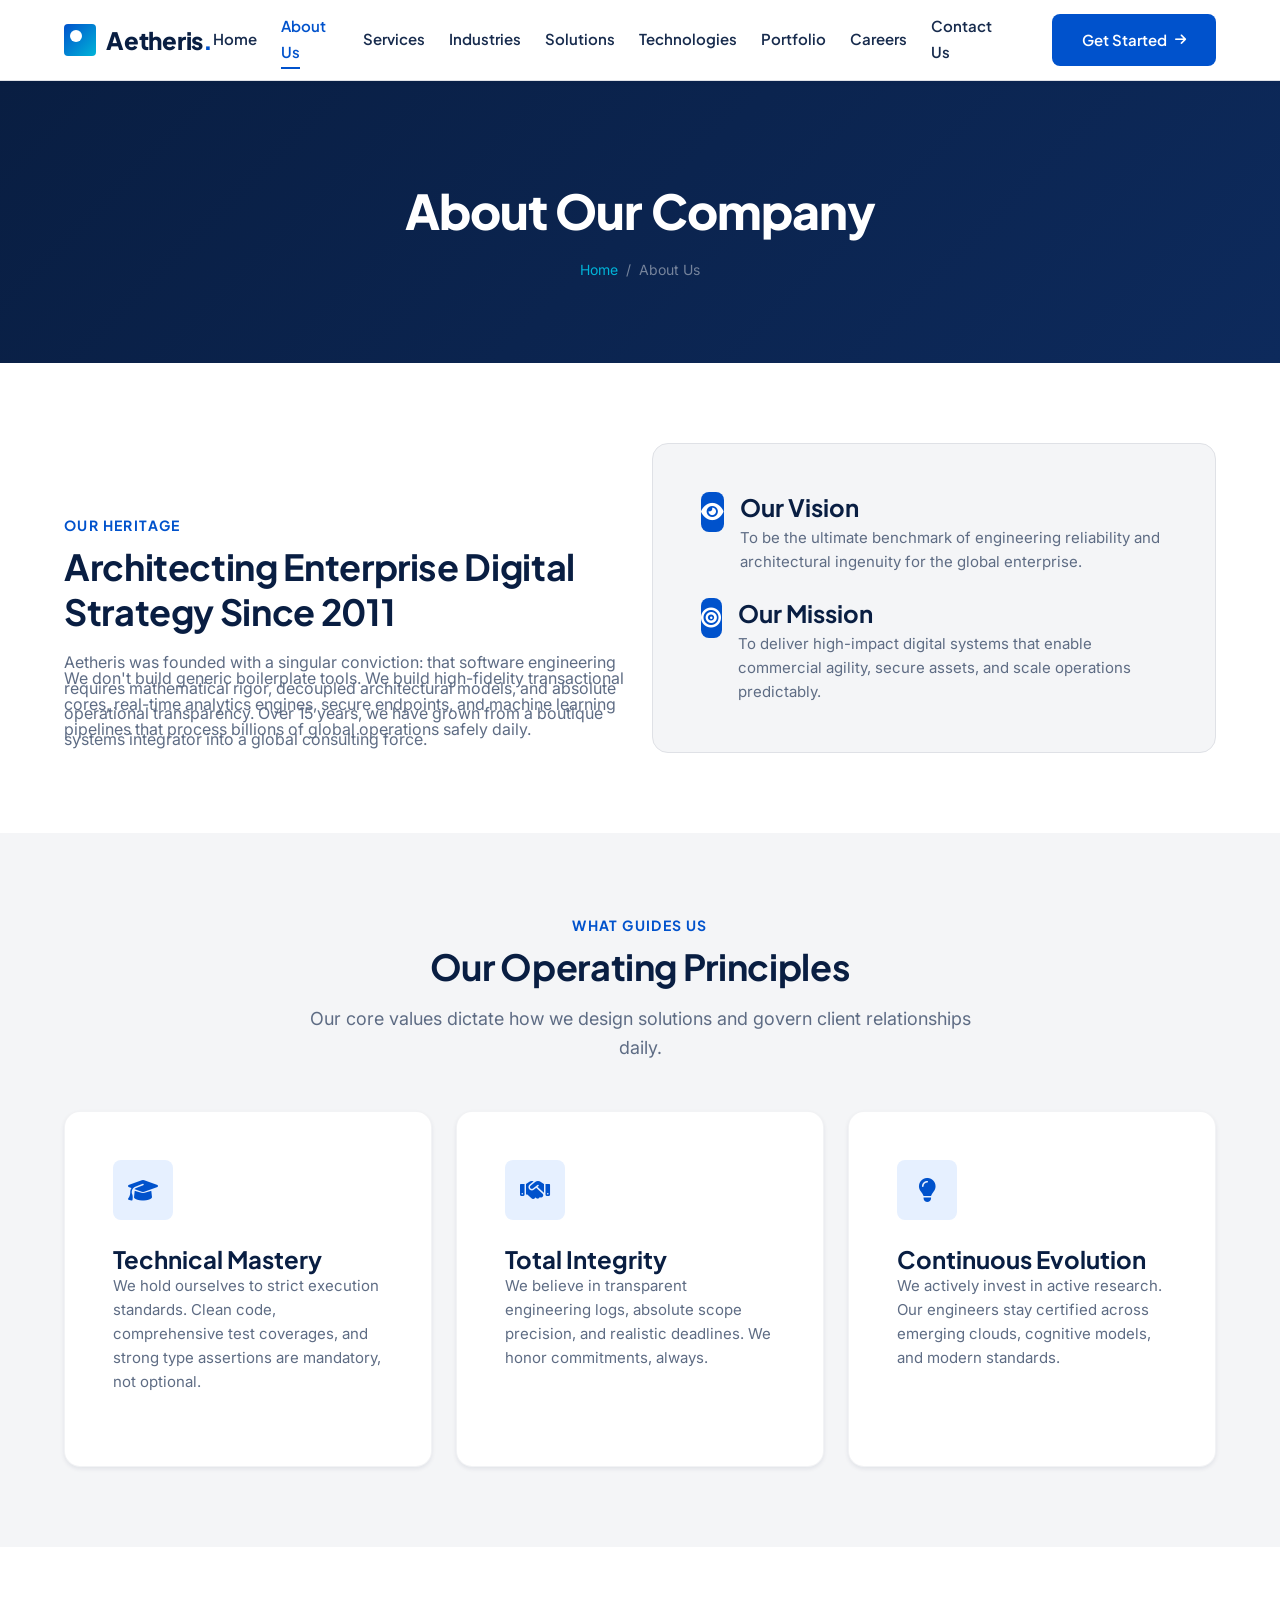
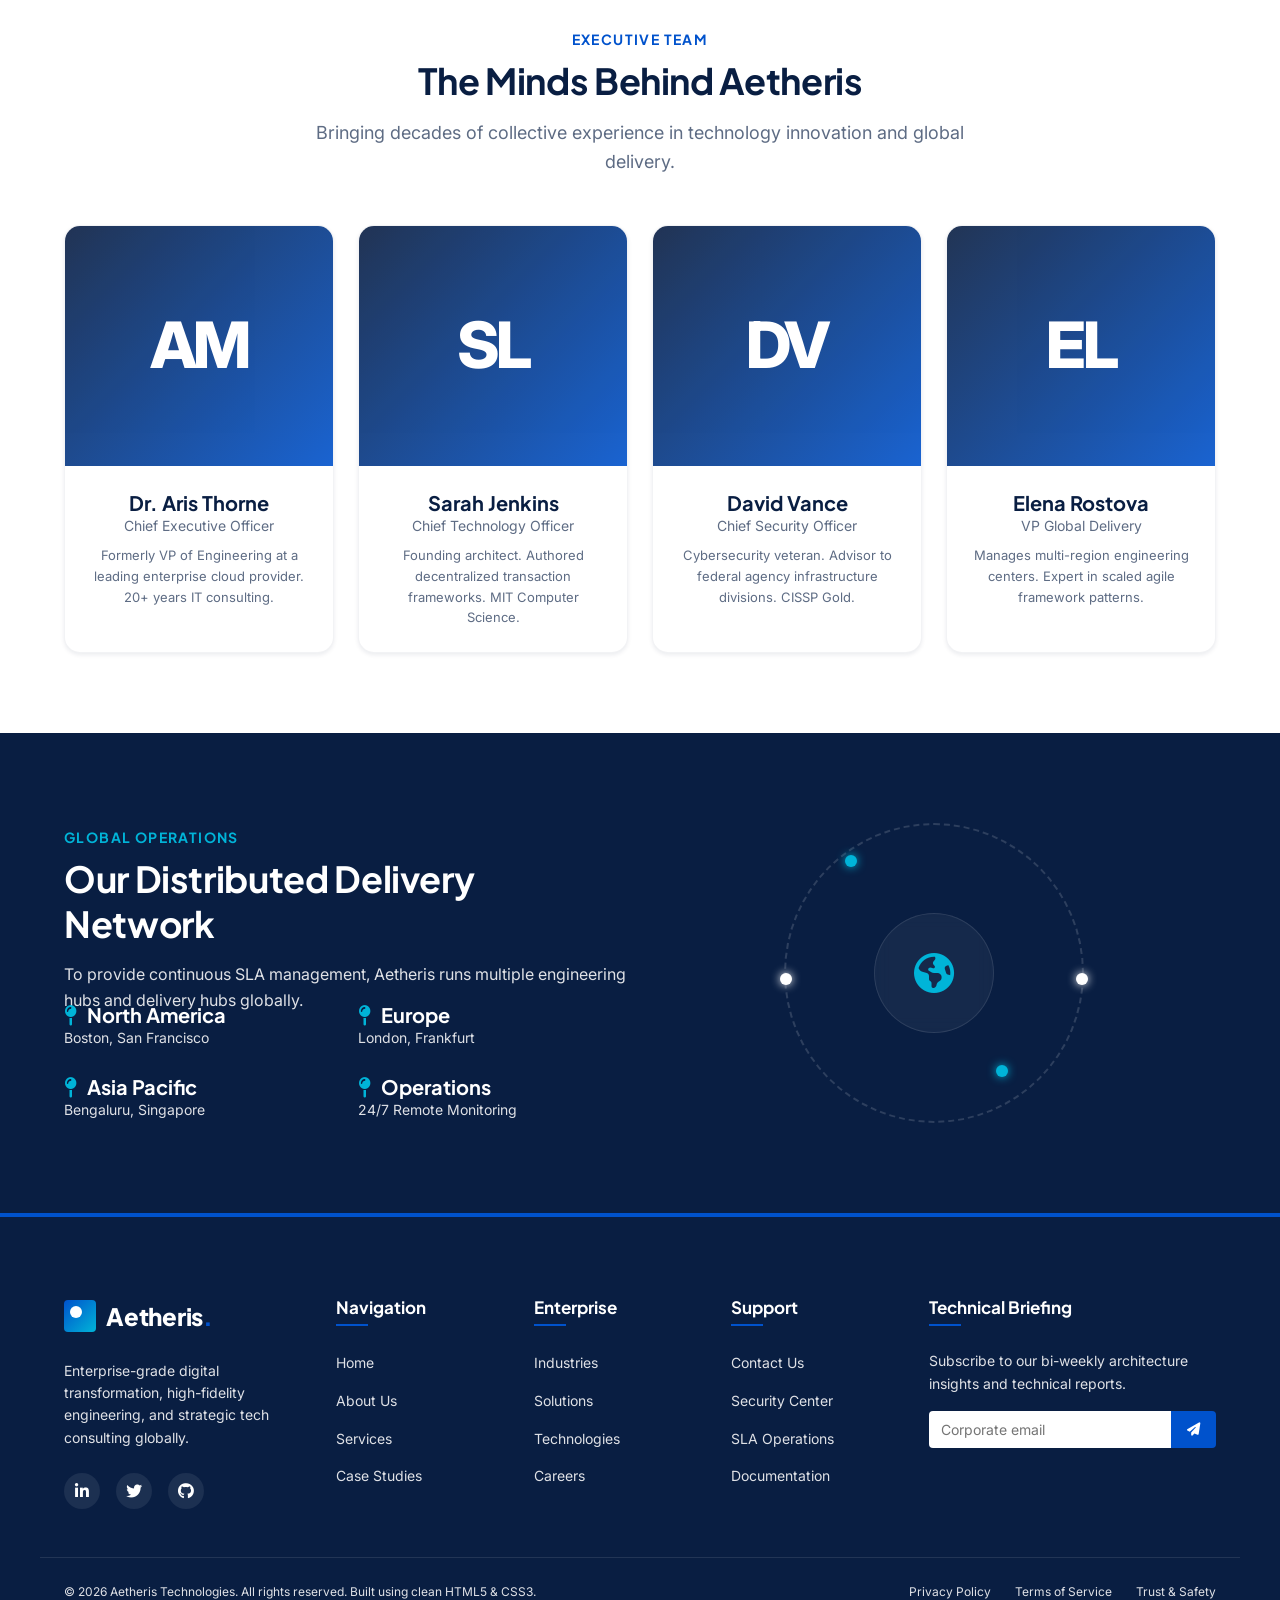
==== about.html @ 6519e8dd "Initial commit - Enterprise IT Website (HTML5 & CSS3)" ====
<!DOCTYPE html>
<html lang="en">
<head>
    <meta charset="UTF-8">
    <meta name="viewport" content="width=device-width, initial-scale=1.0">
    <title>About Us | Aetheris Technologies</title>
    <meta name="description" content="Learn about Aetheris Technologies, our history, core values, leadership team, and our commitment to global enterprise delivery.">
    <!-- Font Awesome CDN -->
    <link rel="stylesheet" href="https://cdnjs.cloudflare.com/ajax/libs/font-awesome/6.4.0/css/all.min.css">
    <!-- Main Stylesheet -->
    <link rel="stylesheet" href="css/style.css">
</head>
<body>

    <!-- ========================================================================
       HEADER & NAVIGATION
       ======================================================================== -->
    <header class="site-header">
        <div class="container header-container">
            <a href="index.html" class="logo" id="header-logo">
                <div class="logo-icon"></div>
                Aetheris<span>.</span>
            </a>
            
            <input type="checkbox" id="mobile-menu-toggle" class="menu-toggle-input">
            <label for="mobile-menu-toggle" class="mobile-menu-btn" id="mobile-menu-btn">
                <span></span>
                <span></span>
                <span></span>
            </label>
            
            <nav class="main-nav" aria-label="Main Navigation">
                <ul class="nav-list">
                    <li><a href="index.html" class="nav-link">Home</a></li>
                    <li><a href="about.html" class="nav-link active">About Us</a></li>
                    <li><a href="services.html" class="nav-link">Services</a></li>
                    <li><a href="industries.html" class="nav-link">Industries</a></li>
                    <li><a href="solutions.html" class="nav-link">Solutions</a></li>
                    <li><a href="technologies.html" class="nav-link">Technologies</a></li>
                    <li><a href="portfolio.html" class="nav-link">Portfolio</a></li>
                    <li><a href="careers.html" class="nav-link">Careers</a></li>
                    <li><a href="contact.html" class="nav-link">Contact Us</a></li>
                    <li class="nav-cta"><a href="contact.html" class="btn btn-primary btn-sm">Get Started <i class="fa-solid fa-arrow-right btn-icon"></i></a></li>
                </ul>
            </nav>
        </div>
    </header>

    <!-- ========================================================================
       SUBPAGE HERO
       ======================================================================== -->
    <section class="subpage-hero" id="about-hero">
        <div class="container">
            <h1>About Our Company</h1>
            <nav class="breadcrumbs" aria-label="Breadcrumb">
                <a href="index.html">Home</a>
                <span>/</span>
                <span>About Us</span>
            </nav>
        </div>
    </section>

    <!-- ========================================================================
       COMPANY OVERVIEW, VISION, MISSION & VALUES
       ======================================================================== -->
    <section class="section" id="about-overview">
        <div class="container grid grid-2" style="align-items: center;">
            <div>
                <span class="section-subtitle">Our Heritage</span>
                <h2 class="section-title">Architecting Enterprise Digital Strategy Since 2011</h2>
                <p class="text-muted spacer-sm">Aetheris was founded with a singular conviction: that software engineering requires mathematical rigor, decoupled architectural models, and absolute operational transparency. Over 15 years, we have grown from a boutique systems integrator into a global consulting force.</p>
                <p class="text-muted spacer-sm">We don't build generic boilerplate tools. We build high-fidelity transactional cores, real-time analytics engines, secure endpoints, and machine learning pipelines that process billions of global operations safely daily.</p>
            </div>
            <div style="background-color: var(--accent-light); padding: var(--spacing-lg); border-radius: var(--border-radius-lg); border: 1px solid var(--border-color);">
                <div style="display: flex; gap: var(--spacing-sm); margin-bottom: var(--spacing-md);">
                    <div class="flex-center" style="width: 40px; height: 40px; border-radius: var(--border-radius-md); background-color: var(--primary-blue); color: var(--white); font-size: 1.25rem;"><i class="fa-solid fa-eye"></i></div>
                    <div>
                        <h3>Our Vision</h3>
                        <p class="text-muted" style="font-size: 0.9375rem; margin-top: 4px;">To be the ultimate benchmark of engineering reliability and architectural ingenuity for the global enterprise.</p>
                    </div>
                </div>
                <div style="display: flex; gap: var(--spacing-sm);">
                    <div class="flex-center" style="width: 40px; height: 40px; border-radius: var(--border-radius-md); background-color: var(--primary-blue); color: var(--white); font-size: 1.25rem;"><i class="fa-solid fa-bullseye"></i></div>
                    <div>
                        <h3>Our Mission</h3>
                        <p class="text-muted" style="font-size: 0.9375rem; margin-top: 4px;">To deliver high-impact digital systems that enable commercial agility, secure assets, and scale operations predictably.</p>
                    </div>
                </div>
            </div>
        </div>
    </section>

    <!-- Core Values Section -->
    <section class="section section-bg-light" id="about-values">
        <div class="container">
            <div class="section-header">
                <span class="section-subtitle">What Guides Us</span>
                <h2 class="section-title">Our Operating Principles</h2>
                <p class="section-description">Our core values dictate how we design solutions and govern client relationships daily.</p>
            </div>
            
            <div class="grid grid-3">
                <div class="card">
                    <div class="card-icon-wrapper flex-center">
                        <i class="fa-solid fa-graduation-cap"></i>
                    </div>
                    <h3>Technical Mastery</h3>
                    <p class="card-text">We hold ourselves to strict execution standards. Clean code, comprehensive test coverages, and strong type assertions are mandatory, not optional.</p>
                </div>
                <div class="card">
                    <div class="card-icon-wrapper flex-center">
                        <i class="fa-solid fa-handshake"></i>
                    </div>
                    <h3>Total Integrity</h3>
                    <p class="card-text">We believe in transparent engineering logs, absolute scope precision, and realistic deadlines. We honor commitments, always.</p>
                </div>
                <div class="card">
                    <div class="card-icon-wrapper flex-center">
                        <i class="fa-solid fa-lightbulb"></i>
                    </div>
                    <h3>Continuous Evolution</h3>
                    <p class="card-text">We actively invest in active research. Our engineers stay certified across emerging clouds, cognitive models, and modern standards.</p>
                </div>
            </div>
        </div>
    </section>

    <!-- ========================================================================
       LEADERSHIP TEAM SECTION
       ======================================================================== -->
    <section class="section" id="about-leadership">
        <div class="container">
            <div class="section-header">
                <span class="section-subtitle">Executive Team</span>
                <h2 class="section-title">The Minds Behind Aetheris</h2>
                <p class="section-description">Bringing decades of collective experience in technology innovation and global delivery.</p>
            </div>
            
            <div class="grid grid-4">
                <!-- Leader Card 1 -->
                <div class="card text-center" style="padding: 0; overflow: hidden; border-radius: var(--border-radius-lg);">
                    <div style="height: 240px; background: linear-gradient(135deg, var(--primary-deep) 0%, var(--primary-blue) 100%); display: flex; align-items: center; justify-content: center; color: var(--white); font-size: 4rem; font-weight: 800; letter-spacing: -0.05em; opacity: 0.9;">
                        AM
                    </div>
                    <div style="padding: var(--spacing-md);">
                        <h4>Dr. Aris Thorne</h4>
                        <p class="text-muted" style="font-size: 0.875rem; margin-bottom: var(--spacing-xs);">Chief Executive Officer</p>
                        <p class="text-muted" style="font-size: 0.8125rem;">Formerly VP of Engineering at a leading enterprise cloud provider. 20+ years IT consulting.</p>
                    </div>
                </div>
                <!-- Leader Card 2 -->
                <div class="card text-center" style="padding: 0; overflow: hidden; border-radius: var(--border-radius-lg);">
                    <div style="height: 240px; background: linear-gradient(135deg, var(--primary-deep) 0%, var(--primary-blue) 100%); display: flex; align-items: center; justify-content: center; color: var(--white); font-size: 4rem; font-weight: 800; letter-spacing: -0.05em; opacity: 0.9;">
                        SL
                    </div>
                    <div style="padding: var(--spacing-md);">
                        <h4>Sarah Jenkins</h4>
                        <p class="text-muted" style="font-size: 0.875rem; margin-bottom: var(--spacing-xs);">Chief Technology Officer</p>
                        <p class="text-muted" style="font-size: 0.8125rem;">Founding architect. Authored decentralized transaction frameworks. MIT Computer Science.</p>
                    </div>
                </div>
                <!-- Leader Card 3 -->
                <div class="card text-center" style="padding: 0; overflow: hidden; border-radius: var(--border-radius-lg);">
                    <div style="height: 240px; background: linear-gradient(135deg, var(--primary-deep) 0%, var(--primary-blue) 100%); display: flex; align-items: center; justify-content: center; color: var(--white); font-size: 4rem; font-weight: 800; letter-spacing: -0.05em; opacity: 0.9;">
                        DV
                    </div>
                    <div style="padding: var(--spacing-md);">
                        <h4>David Vance</h4>
                        <p class="text-muted" style="font-size: 0.875rem; margin-bottom: var(--spacing-xs);">Chief Security Officer</p>
                        <p class="text-muted" style="font-size: 0.8125rem;">Cybersecurity veteran. Advisor to federal agency infrastructure divisions. CISSP Gold.</p>
                    </div>
                </div>
                <!-- Leader Card 4 -->
                <div class="card text-center" style="padding: 0; overflow: hidden; border-radius: var(--border-radius-lg);">
                    <div style="height: 240px; background: linear-gradient(135deg, var(--primary-deep) 0%, var(--primary-blue) 100%); display: flex; align-items: center; justify-content: center; color: var(--white); font-size: 4rem; font-weight: 800; letter-spacing: -0.05em; opacity: 0.9;">
                        EL
                    </div>
                    <div style="padding: var(--spacing-md);">
                        <h4>Elena Rostova</h4>
                        <p class="text-muted" style="font-size: 0.875rem; margin-bottom: var(--spacing-xs);">VP Global Delivery</p>
                        <p class="text-muted" style="font-size: 0.8125rem;">Manages multi-region engineering centers. Expert in scaled agile framework patterns.</p>
                    </div>
                </div>
            </div>
        </div>
    </section>

    <!-- ========================================================================
       GLOBAL PRESENCE SECTION (CSS Grid / Shapes Representation)
       ======================================================================== -->
    <section class="section section-bg-dark" id="about-presence">
        <div class="container grid grid-2" style="align-items: center;">
            <div>
                <span class="section-subtitle" style="color: var(--accent-cyan);">Global Operations</span>
                <h2 class="section-title" style="color: var(--white);">Our Distributed Delivery Network</h2>
                <p class="text-muted spacer-sm" style="color: #DFE1E6;">To provide continuous SLA management, Aetheris runs multiple engineering hubs and delivery hubs globally.</p>
                <div style="display: grid; grid-template-columns: repeat(2, 1fr); gap: var(--spacing-md); margin-top: var(--spacing-md);">
                    <div>
                        <h4 style="color: var(--white);"><i class="fa-solid fa-map-pin" style="color: var(--accent-cyan); margin-right: 6px;"></i> North America</h4>
                        <p class="text-muted" style="font-size: 0.875rem; color: #DFE1E6;">Boston, San Francisco</p>
                    </div>
                    <div>
                        <h4 style="color: var(--white);"><i class="fa-solid fa-map-pin" style="color: var(--accent-cyan); margin-right: 6px;"></i> Europe</h4>
                        <p class="text-muted" style="font-size: 0.875rem; color: #DFE1E6;">London, Frankfurt</p>
                    </div>
                    <div>
                        <h4 style="color: var(--white);"><i class="fa-solid fa-map-pin" style="color: var(--accent-cyan); margin-right: 6px;"></i> Asia Pacific</h4>
                        <p class="text-muted" style="font-size: 0.875rem; color: #DFE1E6;">Bengaluru, Singapore</p>
                    </div>
                    <div>
                        <h4 style="color: var(--white);"><i class="fa-solid fa-map-pin" style="color: var(--accent-cyan); margin-right: 6px;"></i> Operations</h4>
                        <p class="text-muted" style="font-size: 0.875rem; color: #DFE1E6;">24/7 Remote Monitoring</p>
                    </div>
                </div>
            </div>
            
            <div class="flex-center" style="min-height: 320px; position: relative;">
                <!-- Modern CSS Graphic representing connection networks -->
                <div style="width: 300px; height: 300px; border: 2px dashed rgba(255,255,255,0.15); border-radius: 50%; position: relative; animation: rotateClockwise 30s linear infinite;">
                    <div style="position: absolute; width: 12px; height: 12px; background-color: var(--accent-cyan); border-radius: 50%; top: 10%; left: 20%; box-shadow: 0 0 10px var(--accent-cyan);"></div>
                    <div style="position: absolute; width: 12px; height: 12px; background-color: var(--accent-cyan); border-radius: 50%; bottom: 15%; right: 25%; box-shadow: 0 0 10px var(--accent-cyan);"></div>
                    <div style="position: absolute; width: 12px; height: 12px; background-color: var(--white); border-radius: 50%; top: 50%; left: -6px; box-shadow: 0 0 10px var(--white);"></div>
                    <div style="position: absolute; width: 12px; height: 12px; background-color: var(--white); border-radius: 50%; top: 50%; right: -6px; box-shadow: 0 0 10px var(--white);"></div>
                </div>
                <!-- Core sphere -->
                <div style="position: absolute; width: 120px; height: 120px; background-color: rgba(255,255,255,0.05); border-radius: 50%; backdrop-filter: blur(8px); border: 1px solid rgba(255,255,255,0.1); display: flex; flex-direction: column; align-items: center; justify-content: center;">
                    <i class="fa-solid fa-earth-americas" style="font-size: 2.5rem; color: var(--accent-cyan);"></i>
                </div>
            </div>
        </div>
    </section>

    <!-- ========================================================================
       FOOTER
       ======================================================================== -->
    <footer class="site-footer">
        <div class="container footer-grid">
            <div class="footer-about">
                <a href="index.html" class="logo" id="footer-logo">
                    <div class="logo-icon"></div>
                    Aetheris<span>.</span>
                </a>
                <p>Enterprise-grade digital transformation, high-fidelity engineering, and strategic tech consulting globally.</p>
                <div class="social-links">
                    <a href="#" class="social-link flex-center" aria-label="LinkedIn"><i class="fa-brands fa-linkedin-in"></i></a>
                    <a href="#" class="social-link flex-center" aria-label="Twitter"><i class="fa-brands fa-twitter"></i></a>
                    <a href="#" class="social-link flex-center" aria-label="GitHub"><i class="fa-brands fa-github"></i></a>
                </div>
            </div>
            
            <div>
                <h4 class="footer-title">Navigation</h4>
                <ul class="footer-links">
                    <li><a href="index.html">Home</a></li>
                    <li><a href="about.html">About Us</a></li>
                    <li><a href="services.html">Services</a></li>
                    <li><a href="portfolio.html">Case Studies</a></li>
                </ul>
            </div>

            <div>
                <h4 class="footer-title">Enterprise</h4>
                <ul class="footer-links">
                    <li><a href="industries.html">Industries</a></li>
                    <li><a href="solutions.html">Solutions</a></li>
                    <li><a href="technologies.html">Technologies</a></li>
                    <li><a href="careers.html">Careers</a></li>
                </ul>
            </div>

            <div>
                <h4 class="footer-title">Support</h4>
                <ul class="footer-links">
                    <li><a href="contact.html">Contact Us</a></li>
                    <li><a href="#">Security Center</a></li>
                    <li><a href="#">SLA Operations</a></li>
                    <li><a href="#">Documentation</a></li>
                </ul>
            </div>

            <div class="footer-newsletter">
                <h4 class="footer-title">Technical Briefing</h4>
                <p>Subscribe to our bi-weekly architecture insights and technical reports.</p>
                <form class="newsletter-form" action="#" method="POST">
                    <input type="email" placeholder="Corporate email" aria-label="Corporate email" required>
                    <button type="submit" aria-label="Subscribe"><i class="fa-solid fa-paper-plane"></i></button>
                </form>
            </div>
        </div>
        
        <div class="container footer-bottom">
            <p>&copy; 2026 Aetheris Technologies. All rights reserved. Built using clean HTML5 & CSS3.</p>
            <div class="footer-bottom-links">
                <a href="#">Privacy Policy</a>
                <a href="#">Terms of Service</a>
                <a href="#">Trust & Safety</a>
            </div>
        </div>
    </footer>

</body>
</html>
---- css/style.css ----
/* 
========================================================================
   ENTERPRISE IT CONSULTING & SERVICES DYNAMIC DESIGN SYSTEM
   File: style.css
   Version: 1.0
   Author: Senior UI/UX Designer & Expert Front-end Developer
   Description: Clean, premium corporate CSS stylesheet. HTML5/CSS3 only.
========================================================================
*/

/* --- Google Fonts Import --- */
@import url('https://fonts.googleapis.com/css2?family=Inter:wght@300;400;500;600;700&family=Plus+Jakarta+Sans:wght@400;500;600;700;800&display=swap');

/* --- Design Tokens / Custom Properties --- */
:root {
    /* Color Palette */
    --primary-deep: #091E42;       /* Navy Blue - Deep contrast text and dark sections */
    --primary-blue: #0052CC;       /* Corporate Royal Blue - Brand primary color */
    --primary-hover: #0065FF;      /* Interactive blue hover state */
    --accent-cyan: #00B4D8;        /* High-tech cyan for gradients and subtle highlights */
    --accent-light: #F4F5F7;       /* Soft grey for standard backgrounds */
    --accent-blue-light: #E6F0FF;  /* Very soft ice blue for subtle cards/hover backdrops */
    --text-dark: #172B4D;          /* Dominant body copy color */
    --text-muted: #5E6C84;        /* Sub-headings, meta data, and secondary text */
    --white: #FFFFFF;
    --border-color: #DFE1E6;       /* Clean table and divider borders */
    
    /* Layout and Spacing */
    --max-width: 1200px;
    --spacing-xs: 8px;
    --spacing-sm: 16px;
    --spacing-md: 24px;
    --spacing-lg: 48px;
    --spacing-xl: 80px;
    --spacing-xxl: 120px;
    
    /* Typography */
    --font-heading: 'Plus Jakarta Sans', sans-serif;
    --font-body: 'Inter', sans-serif;
    
    /* Borders & Elevations */
    --border-radius-sm: 4px;
    --border-radius-md: 8px;
    --border-radius-lg: 16px;
    --border-radius-pill: 9999px;
    
    --shadow-sm: 0 2px 4px rgba(9, 30, 66, 0.08);
    --shadow-md: 0 8px 24px rgba(9, 30, 66, 0.08), 0 0 1px rgba(9, 30, 66, 0.2);
    --shadow-lg: 0 20px 48px rgba(9, 30, 66, 0.12), 0 0 1px rgba(9, 30, 66, 0.2);
    
    /* Animation Speeds */
    --transition-fast: 0.2s ease;
    --transition-smooth: 0.3s cubic-bezier(0.4, 0, 0.2, 1);
    --transition-slow: 0.6s cubic-bezier(0.4, 0, 0.2, 1);
}

/* ========================================================================
   1. RESET & BASE STYLES
   ======================================================================== */
*, *::before, *::after {
    box-sizing: border-box;
    margin: 0;
    padding: 0;
}

html {
    scroll-behavior: smooth;
    font-size: 16px;
    -webkit-font-smoothing: antialiased;
    -moz-osx-font-smoothing: grayscale;
}

body {
    font-family: var(--font-body);
    font-size: 1rem;
    line-height: 1.6;
    color: var(--text-dark);
    background-color: var(--white);
    overflow-x: hidden;
}

/* Links */
a {
    color: var(--primary-blue);
    text-decoration: none;
    transition: var(--transition-fast);
}
a:hover {
    color: var(--primary-hover);
}

/* Headings */
h1, h2, h3, h4, h5, h6 {
    font-family: var(--font-heading);
    color: var(--primary-deep);
    font-weight: 700;
    line-height: 1.25;
}

h1 { font-size: 3rem; font-weight: 800; letter-spacing: -0.02em; }
h2 { font-size: 2.25rem; letter-spacing: -0.01em; }
h3 { font-size: 1.5rem; }
h4 { font-size: 1.25rem; }

/* Lists & Media */
ul, ol {
    list-style: none;
}

img {
    max-width: 100%;
    height: auto;
    display: block;
}

/* ========================================================================
   2. REUSABLE UTILITIES & LAYOUT
   ======================================================================== */
.container {
    width: 100%;
    max-width: var(--max-width);
    margin: 0 auto;
    padding: 0 var(--spacing-md);
}

.section {
    padding: var(--spacing-xl) 0;
    position: relative;
}

.section-bg-light {
    background-color: var(--accent-light);
}

.section-bg-dark {
    background-color: var(--primary-deep);
    color: var(--white);
}

.section-bg-dark h1,
.section-bg-dark h2,
.section-bg-dark h3,
.section-bg-dark h4 {
    color: var(--white);
}

.section-bg-dark .section-subtitle {
    color: var(--accent-cyan);
}

.section-bg-dark .text-muted {
    color: var(--border-color);
}

/* Section Header */
.section-header {
    text-align: center;
    max-width: 700px;
    margin: 0 auto var(--spacing-lg) auto;
}

.section-subtitle {
    display: inline-block;
    font-family: var(--font-heading);
    font-size: 0.875rem;
    font-weight: 700;
    text-transform: uppercase;
    letter-spacing: 0.1em;
    color: var(--primary-blue);
    margin-bottom: var(--spacing-xs);
}

.section-title {
    margin-bottom: var(--spacing-sm);
}

.section-description {
    color: var(--text-muted);
    font-size: 1.125rem;
}

/* Grid Utilities */
.grid {
    display: grid;
    gap: var(--spacing-md);
}

.grid-2 { grid-template-columns: repeat(2, 1fr); }
.grid-3 { grid-template-columns: repeat(3, 1fr); }
.grid-4 { grid-template-columns: repeat(4, 1fr); }

/* Flex Center Utility */
.flex-center {
    display: flex;
    align-items: center;
    justify-content: center;
}

/* Spacers */
.spacer-sm { height: var(--spacing-sm); }
.spacer-md { height: var(--spacing-md); }
.spacer-lg { height: var(--spacing-lg); }

/* Helper classes */
.text-center { text-align: center; }
.text-muted { color: var(--text-muted); }
.bold { font-weight: 700; }
.primary-color { color: var(--primary-blue); }

/* ========================================================================
   3. HEADER & STICKY NAVIGATION (CSS-Only Hamburger)
   ======================================================================== */
.site-header {
    position: sticky;
    top: 0;
    z-index: 1000;
    background-color: rgba(255, 255, 255, 0.95);
    backdrop-filter: blur(8px);
    box-shadow: var(--shadow-sm);
    border-bottom: 1px solid var(--border-color);
    transition: var(--transition-smooth);
}

.header-container {
    display: flex;
    justify-content: space-between;
    align-items: center;
    height: 80px;
}

/* Logo Design */
.logo {
    display: flex;
    align-items: center;
    font-family: var(--font-heading);
    font-size: 1.5rem;
    font-weight: 800;
    color: var(--primary-deep);
    letter-spacing: -0.01em;
}

.logo span {
    color: var(--primary-blue);
}

.logo-icon {
    width: 32px;
    height: 32px;
    background: linear-gradient(135deg, var(--primary-blue), var(--accent-cyan));
    border-radius: var(--border-radius-sm);
    margin-right: 10px;
    position: relative;
}

.logo-icon::before {
    content: '';
    position: absolute;
    width: 12px;
    height: 12px;
    background-color: var(--white);
    border-radius: 50%;
    top: 6px;
    left: 6px;
}

/* Main Navigation Menu */
.main-nav {
    display: flex;
    align-items: center;
}

.nav-list {
    display: flex;
    align-items: center;
    gap: var(--spacing-md);
}

.nav-link {
    font-family: var(--font-heading);
    font-size: 0.9375rem;
    font-weight: 600;
    color: var(--text-dark);
    position: relative;
    padding: 8px 0;
}

.nav-link::after {
    content: '';
    position: absolute;
    bottom: 0;
    left: 0;
    width: 0;
    height: 2px;
    background-color: var(--primary-blue);
    transition: var(--transition-smooth);
}

.nav-link:hover {
    color: var(--primary-blue);
}

.nav-link:hover::after,
.nav-link.active::after {
    width: 100%;
}

.nav-link.active {
    color: var(--primary-blue);
}

/* CTA Button in Nav */
.nav-cta {
    margin-left: var(--spacing-md);
}

/* Mobile Toggle - Hidden checkbox */
.menu-toggle-input {
    display: none;
}

.menu-toggle-label {
    display: none;
    flex-direction: column;
    justify-content: space-between;
    width: 24px;
    height: 18px;
    cursor: pointer;
    z-index: 1010;
}

.menu-toggle-label span {
    display: block;
    width: 100%;
    height: 2px;
    background-color: var(--primary-deep);
    border-radius: 2px;
    transition: var(--transition-smooth);
}

/* ========================================================================
   4. BUTTONS & INTERACTIVE ELEMENTS
   ======================================================================== */
.btn {
    display: inline-flex;
    align-items: center;
    justify-content: center;
    font-family: var(--font-heading);
    font-size: 0.9375rem;
    font-weight: 600;
    padding: 12px 28px;
    border-radius: var(--border-radius-md);
    cursor: pointer;
    transition: var(--transition-smooth);
    border: 2px solid transparent;
    text-align: center;
    white-space: nowrap;
}

.btn-primary {
    background-color: var(--primary-blue);
    color: var(--white);
}

.btn-primary:hover {
    background-color: var(--primary-hover);
    color: var(--white);
    transform: translateY(-2px);
    box-shadow: 0 4px 12px rgba(0, 82, 204, 0.25);
}

.btn-secondary {
    background-color: transparent;
    border-color: var(--primary-blue);
    color: var(--primary-blue);
}

.btn-secondary:hover {
    background-color: var(--primary-blue);
    color: var(--white);
    transform: translateY(-2px);
    box-shadow: 0 4px 12px rgba(0, 82, 204, 0.15);
}

.btn-light {
    background-color: var(--white);
    color: var(--primary-blue);
    box-shadow: var(--shadow-sm);
}

.btn-light:hover {
    background-color: var(--accent-light);
    color: var(--primary-hover);
    transform: translateY(-2px);
    box-shadow: var(--shadow-md);
}

.btn-white-outline {
    background-color: transparent;
    border-color: var(--white);
    color: var(--white);
}

.btn-white-outline:hover {
    background-color: var(--white);
    color: var(--primary-deep);
    transform: translateY(-2px);
}

.btn-icon {
    margin-left: 8px;
    font-size: 0.85em;
    transition: transform var(--transition-fast);
}

.btn:hover .btn-icon {
    transform: translateX(4px);
}

/* ========================================================================
   5. COMPONENT DESIGNS
   ======================================================================== */

/* --- Card Architecture --- */
.card {
    background-color: var(--white);
    border-radius: var(--border-radius-lg);
    padding: var(--spacing-lg);
    box-shadow: var(--shadow-sm);
    transition: var(--transition-smooth);
    border: 1px solid rgba(9, 30, 66, 0.05);
    position: relative;
    overflow: hidden;
}

.card:hover {
    transform: translateY(-6px);
    box-shadow: var(--shadow-lg);
}

.card-icon-wrapper {
    width: 60px;
    height: 60px;
    background-color: var(--accent-blue-light);
    border-radius: var(--border-radius-md);
    margin-bottom: var(--spacing-md);
    color: var(--primary-blue);
    font-size: 1.5rem;
    transition: var(--transition-smooth);
}

.card:hover .card-icon-wrapper {
    background-color: var(--primary-blue);
    color: var(--white);
}

.card-title {
    margin-bottom: var(--spacing-sm);
}

.card-text {
    color: var(--text-muted);
    font-size: 0.9375rem;
    margin-bottom: var(--spacing-md);
}

.card-link {
    font-family: var(--font-heading);
    font-size: 0.875rem;
    font-weight: 700;
    text-transform: uppercase;
    letter-spacing: 0.05em;
    display: inline-flex;
    align-items: center;
    gap: 6px;
    color: var(--primary-blue);
}

.card-link i {
    font-size: 0.8em;
    transition: transform var(--transition-fast);
}

.card-link:hover i {
    transform: translateX(4px);
}

/* Glassmorphism Accents */
.glass-effect {
    background: rgba(255, 255, 255, 0.08);
    backdrop-filter: blur(16px);
    border: 1px solid rgba(255, 255, 255, 0.1);
}

/* --- Hero Banner Layout (Shared style) --- */
.hero-banner {
    padding: 120px 0 100px 0;
    min-height: 85vh;
    display: flex;
    align-items: center;
    background: linear-gradient(135deg, #091E42 0%, #0d2a5c 50%, #0052cc 100%);
    color: var(--white);
    position: relative;
    overflow: hidden;
}

.hero-banner::before {
    content: '';
    position: absolute;
    top: 0;
    left: 0;
    width: 100%;
    height: 100%;
    background-image: radial-gradient(rgba(255, 255, 255, 0.15) 1px, transparent 1px);
    background-size: 24px 24px;
    opacity: 0.3;
}

.hero-grid {
    display: grid;
    grid-template-columns: 1.1fr 0.9fr;
    gap: var(--spacing-lg);
    align-items: center;
    position: relative;
    z-index: 10;
}

.hero-content {
    animation: fadeInUp 0.8s ease forwards;
}

.hero-tag {
    display: inline-block;
    padding: 6px 16px;
    background-color: rgba(0, 180, 216, 0.15);
    border: 1px solid rgba(0, 180, 216, 0.3);
    border-radius: var(--border-radius-pill);
    color: var(--accent-cyan);
    font-family: var(--font-heading);
    font-size: 0.875rem;
    font-weight: 700;
    margin-bottom: var(--spacing-md);
    letter-spacing: 0.05em;
    text-transform: uppercase;
}

.hero-title {
    font-size: 3.5rem;
    font-weight: 800;
    line-height: 1.15;
    margin-bottom: var(--spacing-md);
    color: var(--white);
}

.hero-title span {
    background: linear-gradient(90deg, var(--white) 30%, var(--accent-cyan) 100%);
    -webkit-background-clip: text;
    -webkit-text-fill-color: transparent;
}

.hero-description {
    font-size: 1.25rem;
    line-height: 1.6;
    color: #DFE1E6;
    margin-bottom: var(--spacing-lg);
}

.hero-buttons {
    display: flex;
    gap: var(--spacing-sm);
    flex-wrap: wrap;
}

/* Hero Tech illustration (CSS-only shapes) */
.hero-illustration {
    position: relative;
    width: 100%;
    height: 400px;
    animation: float 6s ease-in-out infinite;
}

.illustration-sphere {
    position: absolute;
    width: 260px;
    height: 260px;
    background: linear-gradient(135deg, rgba(0, 82, 204, 0.6), rgba(0, 180, 216, 0.6));
    border-radius: 50%;
    top: 50%;
    left: 50%;
    transform: translate(-50%, -50%);
    box-shadow: 0 0 60px rgba(0, 180, 216, 0.4);
}

.illustration-ring {
    position: absolute;
    border: 2px dashed rgba(255, 255, 255, 0.3);
    border-radius: 50%;
    top: 50%;
    left: 50%;
    transform: translate(-50%, -50%);
}

.illustration-ring-1 {
    width: 340px;
    height: 340px;
    animation: rotateClockwise 20s linear infinite;
}

.illustration-ring-2 {
    width: 400px;
    height: 400px;
    animation: rotateCounterClockwise 25s linear infinite;
}

.illustration-grid-box {
    position: absolute;
    width: 100px;
    height: 100px;
    border: 1px solid rgba(255, 255, 255, 0.15);
    background: rgba(255, 255, 255, 0.05);
    backdrop-filter: blur(4px);
    border-radius: var(--border-radius-md);
}

.grid-box-1 { top: 10%; left: 10%; animation: floatOffset 7s ease-in-out infinite; }
.grid-box-2 { bottom: 10%; right: 10%; animation: floatOffset 9s ease-in-out infinite 1s; }

/* Subpage Hero */
.subpage-hero {
    padding: 100px 0 var(--spacing-xl) 0;
    background: linear-gradient(135deg, var(--primary-deep) 0%, #0d2a5c 100%);
    color: var(--white);
    text-align: center;
}

.subpage-hero h1 {
    color: var(--white);
    margin-bottom: var(--spacing-sm);
}

.breadcrumbs {
    display: inline-flex;
    align-items: center;
    gap: 8px;
    font-size: 0.875rem;
    color: #DFE1E6;
}

.breadcrumbs a {
    color: var(--accent-cyan);
}

.breadcrumbs span {
    opacity: 0.5;
}

/* ========================================================================
   6. MAIN PAGE SPECIFIC COMPONENT STYLING
   ======================================================================== */

/* --- Stats counter (pure CSS counter animations) --- */
.stats-container {
    background-color: var(--white);
    border-radius: var(--border-radius-lg);
    padding: var(--spacing-lg);
    box-shadow: var(--shadow-md);
    margin-top: -100px;
    position: relative;
    z-index: 20;
    border: 1px solid rgba(9, 30, 66, 0.08);
}

.stat-item {
    text-align: center;
    border-right: 1px solid var(--border-color);
    padding: var(--spacing-sm);
}

.stat-item:last-child {
    border-right: none;
}

.stat-number {
    font-family: var(--font-heading);
    font-size: 3rem;
    font-weight: 800;
    color: var(--primary-blue);
    line-height: 1.1;
    margin-bottom: var(--spacing-xs);
}

.stat-title {
    font-size: 0.9375rem;
    font-weight: 600;
    color: var(--text-dark);
    margin-bottom: 4px;
}

.stat-desc {
    font-size: 0.8125rem;
    color: var(--text-muted);
}

/* --- Timeline Component --- */
.timeline {
    position: relative;
    max-width: 900px;
    margin: 0 auto;
}

.timeline::after {
    content: '';
    position: absolute;
    width: 4px;
    background-color: var(--border-color);
    top: 0;
    bottom: 0;
    left: 50%;
    transform: translateX(-50%);
    border-radius: 2px;
}

.timeline-item {
    padding: var(--spacing-md) var(--spacing-lg);
    position: relative;
    background-color: inherit;
    width: 50%;
}

.timeline-item::after {
    content: '';
    position: absolute;
    width: 20px;
    height: 20px;
    right: -10px;
    background-color: var(--white);
    border: 4px solid var(--primary-blue);
    top: 24px;
    border-radius: 50%;
    z-index: 1;
    transition: var(--transition-smooth);
}

.timeline-left {
    left: 0;
    text-align: right;
}

.timeline-right {
    left: 50%;
}

.timeline-right::after {
    left: -10px;
}

.timeline-content {
    padding: var(--spacing-md);
    background-color: var(--accent-light);
    position: relative;
    border-radius: var(--border-radius-md);
    border: 1px solid rgba(9, 30, 66, 0.05);
    transition: var(--transition-smooth);
}

.timeline-content:hover {
    background-color: var(--accent-blue-light);
    transform: translateY(-2px);
    box-shadow: var(--shadow-sm);
}

.timeline-step {
    display: inline-block;
    font-family: var(--font-heading);
    font-size: 0.75rem;
    font-weight: 800;
    background-color: var(--primary-blue);
    color: var(--white);
    padding: 2px 10px;
    border-radius: var(--border-radius-pill);
    margin-bottom: var(--spacing-xs);
}

.timeline-item:hover::after {
    background-color: var(--accent-cyan);
    transform: scale(1.2);
}

/* --- FAQ accordion CSS-only --- */
.faq-accordion {
    max-width: 800px;
    margin: 0 auto;
    display: flex;
    flex-direction: column;
    gap: var(--spacing-sm);
}

.faq-item {
    border-radius: var(--border-radius-md);
    border: 1px solid var(--border-color);
    background-color: var(--white);
    overflow: hidden;
    transition: var(--transition-smooth);
}

.faq-item summary {
    padding: var(--spacing-md) var(--spacing-lg);
    font-family: var(--font-heading);
    font-weight: 600;
    font-size: 1.0625rem;
    color: var(--primary-deep);
    cursor: pointer;
    list-style: none;
    display: flex;
    justify-content: space-between;
    align-items: center;
    user-select: none;
}

.faq-item summary::-webkit-details-marker {
    display: none;
}

.faq-item summary i {
    color: var(--primary-blue);
    transition: transform var(--transition-smooth);
}

.faq-content {
    padding: 0 var(--spacing-lg) var(--spacing-md) var(--spacing-lg);
    color: var(--text-muted);
    font-size: 0.9375rem;
    border-top: 1px solid transparent;
}

/* Open states stylized (simulate animation) */
.faq-item[open] {
    border-color: var(--primary-blue);
    box-shadow: var(--shadow-sm);
}

.faq-item[open] summary {
    color: var(--primary-blue);
}

.faq-item[open] summary i {
    transform: rotate(180deg);
}

.faq-item[open] .faq-content {
    border-top: 1px solid var(--border-color);
}

/* --- CSS-Only Portfolio Filter Logic --- */
.portfolio-filter-controls {
    display: flex;
    justify-content: center;
    gap: var(--spacing-sm);
    margin-bottom: var(--spacing-lg);
    flex-wrap: wrap;
}

.filter-input {
    display: none;
}

.filter-label {
    display: inline-block;
    padding: 10px 24px;
    border-radius: var(--border-radius-pill);
    background-color: var(--accent-light);
    color: var(--text-dark);
    font-family: var(--font-heading);
    font-weight: 600;
    font-size: 0.875rem;
    cursor: pointer;
    transition: var(--transition-smooth);
    border: 1px solid var(--border-color);
}

.filter-label:hover {
    background-color: var(--accent-blue-light);
    color: var(--primary-blue);
}

/* Portfolio Items Filter Logic Trigger */
#filter-all:checked ~ .portfolio-filter-controls label[for="filter-all"],
#filter-cloud:checked ~ .portfolio-filter-controls label[for="filter-cloud"],
#filter-ai:checked ~ .portfolio-filter-controls label[for="filter-ai"],
#filter-security:checked ~ .portfolio-filter-controls label[for="filter-security"],
#filter-consulting:checked ~ .portfolio-filter-controls label[for="filter-consulting"] {
    background-color: var(--primary-blue);
    color: var(--white);
    border-color: var(--primary-blue);
    box-shadow: 0 4px 10px rgba(0, 82, 204, 0.2);
}

/* Active Filtering Rules */
#filter-cloud:checked ~ .portfolio-grid .portfolio-item:not(.cat-cloud) {
    display: none;
}
#filter-ai:checked ~ .portfolio-grid .portfolio-item:not(.cat-ai) {
    display: none;
}
#filter-security:checked ~ .portfolio-grid .portfolio-item:not(.cat-security) {
    display: none;
}
#filter-consulting:checked ~ .portfolio-grid .portfolio-item:not(.cat-consulting) {
    display: none;
}

.portfolio-grid {
    display: grid;
    grid-template-columns: repeat(3, 1fr);
    gap: var(--spacing-md);
}

.portfolio-item {
    background-color: var(--white);
    border-radius: var(--border-radius-lg);
    overflow: hidden;
    box-shadow: var(--shadow-sm);
    border: 1px solid rgba(9, 30, 66, 0.05);
    transition: var(--transition-smooth);
}

.portfolio-item:hover {
    transform: translateY(-6px);
    box-shadow: var(--shadow-lg);
}

.portfolio-img {
    height: 220px;
    background-color: var(--accent-blue-light);
    position: relative;
    overflow: hidden;
}

.portfolio-img::before {
    content: '';
    position: absolute;
    top: 0;
    left: 0;
    width: 100%;
    height: 100%;
    background: linear-gradient(135deg, rgba(9,30,66,0.1) 0%, rgba(9,30,66,0.3) 100%);
}

.portfolio-img-overlay {
    position: absolute;
    bottom: var(--spacing-md);
    left: var(--spacing-md);
    background-color: var(--primary-blue);
    color: var(--white);
    font-family: var(--font-heading);
    font-size: 0.75rem;
    font-weight: 700;
    padding: 4px 12px;
    border-radius: var(--border-radius-pill);
    text-transform: uppercase;
}

.portfolio-desc-wrapper {
    padding: var(--spacing-md);
}

.portfolio-item-title {
    margin-bottom: var(--spacing-xs);
    font-size: 1.25rem;
}

.portfolio-item-text {
    font-size: 0.875rem;
    color: var(--text-muted);
    margin-bottom: var(--spacing-md);
}

/* SVG illustrations inside grids */
.svg-decoration {
    width: 100%;
    height: 100%;
    display: flex;
    align-items: center;
    justify-content: center;
    color: var(--primary-blue);
}

/* --- Contact Page Form with floating labels --- */
.contact-grid {
    display: grid;
    grid-template-columns: 1fr 1.2fr;
    gap: var(--spacing-lg);
    background-color: var(--white);
    border-radius: var(--border-radius-lg);
    box-shadow: var(--shadow-md);
    overflow: hidden;
    border: 1px solid rgba(9, 30, 66, 0.05);
}

.contact-info-panel {
    background: linear-gradient(135deg, var(--primary-deep) 0%, #0d2a5c 100%);
    color: var(--white);
    padding: var(--spacing-lg);
    display: flex;
    flex-direction: column;
    justify-content: space-between;
}

.contact-info-panel h3 {
    color: var(--white);
    margin-bottom: var(--spacing-md);
}

.contact-info-list {
    margin-top: var(--spacing-lg);
    display: flex;
    flex-direction: column;
    gap: var(--spacing-md);
}

.contact-info-item {
    display: flex;
    align-items: center;
    gap: var(--spacing-md);
}

.contact-info-item i {
    font-size: 1.25rem;
    color: var(--accent-cyan);
    width: 24px;
}

.contact-form-panel {
    padding: var(--spacing-lg);
}

.form-group {
    position: relative;
    margin-bottom: var(--spacing-md);
}

.form-control {
    width: 100%;
    padding: 16px 12px 6px 12px;
    border: 1.5px solid var(--border-color);
    border-radius: var(--border-radius-md);
    font-family: var(--font-body);
    font-size: 0.9375rem;
    outline: none;
    transition: var(--transition-fast);
    background-color: transparent;
    color: var(--text-dark);
}

.form-control:focus {
    border-color: var(--primary-blue);
    box-shadow: 0 0 0 3px rgba(0, 82, 204, 0.1);
}

.form-label {
    position: absolute;
    left: 12px;
    top: 14px;
    color: var(--text-muted);
    font-size: 0.9375rem;
    pointer-events: none;
    transition: var(--transition-fast);
}

/* Floating Label Action when focused or containing value */
.form-control:focus ~ .form-label,
.form-control:not(:placeholder-shown) ~ .form-label {
    top: 4px;
    font-size: 0.75rem;
    font-weight: 700;
    color: var(--primary-blue);
}

textarea.form-control {
    min-height: 120px;
    resize: vertical;
}

/* ========================================================================
   7. FOOTER
   ======================================================================== */
.site-footer {
    background-color: var(--primary-deep);
    color: var(--white);
    padding: var(--spacing-xl) 0 var(--spacing-md) 0;
    border-top: 4px solid var(--primary-blue);
}

.site-footer h1,
.site-footer h2,
.site-footer h3,
.site-footer h4 {
    color: var(--white);
}

.footer-grid {
    display: grid;
    grid-template-columns: 1.5fr 1fr 1fr 1fr 1.5fr;
    gap: var(--spacing-lg);
    margin-bottom: var(--spacing-lg);
}

.footer-about .logo {
    color: var(--white);
    margin-bottom: var(--spacing-md);
}

.footer-about p {
    color: #DFE1E6;
    font-size: 0.875rem;
    margin-bottom: var(--spacing-md);
    line-height: 1.6;
}

.footer-title {
    font-size: 1.0625rem;
    font-weight: 700;
    margin-bottom: var(--spacing-md);
    position: relative;
    padding-bottom: 8px;
}

.footer-title::after {
    content: '';
    position: absolute;
    bottom: 0;
    left: 0;
    width: 32px;
    height: 2px;
    background-color: var(--primary-blue);
}

.footer-links li {
    margin-bottom: 12px;
}

.footer-links a {
    color: #DFE1E6;
    font-size: 0.875rem;
    transition: var(--transition-fast);
}

.footer-links a:hover {
    color: var(--accent-cyan);
    padding-left: 4px;
}

.footer-newsletter p {
    font-size: 0.875rem;
    color: #DFE1E6;
    margin-bottom: var(--spacing-sm);
}

.newsletter-form {
    display: flex;
}

.newsletter-form input {
    flex: 1;
    padding: 10px 12px;
    border: none;
    border-radius: var(--border-radius-sm) 0 0 var(--border-radius-sm);
    font-family: var(--font-body);
    font-size: 0.875rem;
}

.newsletter-form button {
    background-color: var(--primary-blue);
    color: var(--white);
    border: none;
    padding: 0 16px;
    border-radius: 0 var(--border-radius-sm) var(--border-radius-sm) 0;
    cursor: pointer;
    transition: var(--transition-fast);
}

.newsletter-form button:hover {
    background-color: var(--primary-hover);
}

.social-links {
    display: flex;
    gap: var(--spacing-sm);
    margin-top: var(--spacing-md);
}

.social-link {
    width: 36px;
    height: 36px;
    border-radius: 50%;
    background-color: rgba(255, 255, 255, 0.08);
    color: var(--white);
    font-size: 1rem;
    transition: var(--transition-smooth);
}

.social-link:hover {
    background-color: var(--primary-blue);
    color: var(--white);
    transform: translateY(-2px);
}

.footer-bottom {
    border-top: 1px solid rgba(255, 255, 255, 0.1);
    padding-top: var(--spacing-md);
    margin-top: var(--spacing-lg);
    display: flex;
    justify-content: space-between;
    align-items: center;
    flex-wrap: wrap;
    gap: var(--spacing-sm);
}

.footer-bottom-links {
    display: flex;
    gap: var(--spacing-md);
}

.footer-bottom-links a,
.footer-bottom p {
    font-size: 0.75rem;
    color: #DFE1E6;
}

.footer-bottom-links a:hover {
    color: var(--accent-cyan);
}

/* ========================================================================
   8. DYNAMIC CSS ANIMATIONS
   ======================================================================== */
@keyframes fadeInUp {
    from {
        opacity: 0;
        transform: translateY(24px);
    }
    to {
        opacity: 1;
        transform: translateY(0);
    }
}

@keyframes float {
    0% { transform: translateY(0px); }
    50% { transform: translateY(-15px); }
    100% { transform: translateY(0px); }
}

@keyframes floatOffset {
    0% { transform: translateY(0px) rotate(0deg); }
    50% { transform: translateY(-10px) rotate(3deg); }
    100% { transform: translateY(0px) rotate(0deg); }
}

@keyframes rotateClockwise {
    from { transform: translate(-50%, -50%) rotate(0deg); }
    to { transform: translate(-50%, -50%) rotate(360deg); }
}

@keyframes rotateCounterClockwise {
    from { transform: translate(-50%, -50%) rotate(360deg); }
    to { transform: translate(-50%, -50%) rotate(0deg); }
}

/* Hover Accent animations */
.hover-accent-line {
    position: relative;
    overflow: hidden;
}

.hover-accent-line::before {
    content: '';
    position: absolute;
    bottom: 0;
    left: 0;
    width: 0;
    height: 3px;
    background-color: var(--primary-blue);
    transition: var(--transition-smooth);
}

.hover-accent-line:hover::before {
    width: 100%;
}

/* ========================================================================
   9. MEDIA QUERIES & RESPONSIVENESS
   ======================================================================== */

/* Tablet & Smaller (Max-width: 1024px) */
@media screen and (max-width: 1024px) {
    h1 { font-size: 2.5rem; }
    h2 { font-size: 1.85rem; }
    .section { padding: var(--spacing-lg) 0; }
    
    .grid-3 { grid-template-columns: repeat(2, 1fr); }
    .grid-4 { grid-template-columns: repeat(2, 1fr); }
    
    .footer-grid {
        grid-template-columns: repeat(2, 1fr);
        gap: var(--spacing-md);
    }
    
    .footer-newsletter {
        grid-column: span 2;
    }
    
    .hero-grid {
        grid-template-columns: 1fr;
        text-align: center;
        gap: var(--spacing-md);
    }
    
    .hero-buttons {
        justify-content: center;
    }
    
    .hero-illustration {
        height: 300px;
    }
    
    .illustration-sphere {
        width: 180px;
        height: 180px;
    }
    
    .illustration-ring-1 { width: 240px; height: 240px; }
    .illustration-ring-2 { width: 300px; height: 300px; }
    
    .stats-container {
        margin-top: 0;
    }
    
    .stat-item {
        border-right: none;
        border-bottom: 1px solid var(--border-color);
        padding-bottom: var(--spacing-md);
    }
    
    .stat-item:last-child {
        border-bottom: none;
        padding-bottom: 0;
    }
    
    .timeline::after {
        left: 20px;
    }
    
    .timeline-item {
        width: 100%;
        padding-left: 48px;
        padding-right: 0;
        text-align: left;
    }
    
    .timeline-item::after {
        left: 10px;
        right: auto;
    }
    
    .timeline-left {
        text-align: left;
    }
    
    .timeline-right::after {
        left: 10px;
    }
    
    .portfolio-grid {
        grid-template-columns: repeat(2, 1fr);
    }
    
    .contact-grid {
        grid-template-columns: 1fr;
    }
}

/* Mobile Devices (Max-width: 768px) */
@media screen and (max-width: 768px) {
    /* Responsive Header & CSS Menu Hack */
    .menu-toggle-label {
        display: flex;
    }
    
    .nav-list {
        position: fixed;
        top: 80px;
        left: -100%;
        width: 100%;
        height: calc(100vh - 80px);
        background-color: var(--white);
        flex-direction: column;
        justify-content: flex-start;
        align-items: stretch;
        padding: var(--spacing-lg) var(--spacing-md);
        gap: var(--spacing-md);
        transition: var(--transition-smooth);
        box-shadow: 0 8px 16px rgba(9, 30, 66, 0.1);
        z-index: 1000;
        overflow-y: auto;
    }
    
    .nav-cta {
        margin-left: 0;
        text-align: center;
    }
    
    /* Toggle Mobile Navigation When Checkbox Checked */
    .menu-toggle-input:checked ~ .main-nav .nav-list {
        left: 0;
    }
    
    /* Hamburger Icon Animation */
    .menu-toggle-input:checked ~ .menu-toggle-label span:nth-child(1) {
        transform: translateY(8px) rotate(45deg);
    }
    
    .menu-toggle-input:checked ~ .menu-toggle-label span:nth-child(2) {
        opacity: 0;
    }
    
    .menu-toggle-input:checked ~ .menu-toggle-label span:nth-child(3) {
        transform: translateY(-8px) rotate(-45deg);
    }
    
    .grid-2, .grid-3, .grid-4 {
        grid-template-columns: 1fr;
    }
    
    .footer-grid {
        grid-template-columns: 1fr;
    }
    
    .footer-newsletter {
        grid-column: span 1;
    }
    
    .portfolio-grid {
        grid-template-columns: 1fr;
    }
}
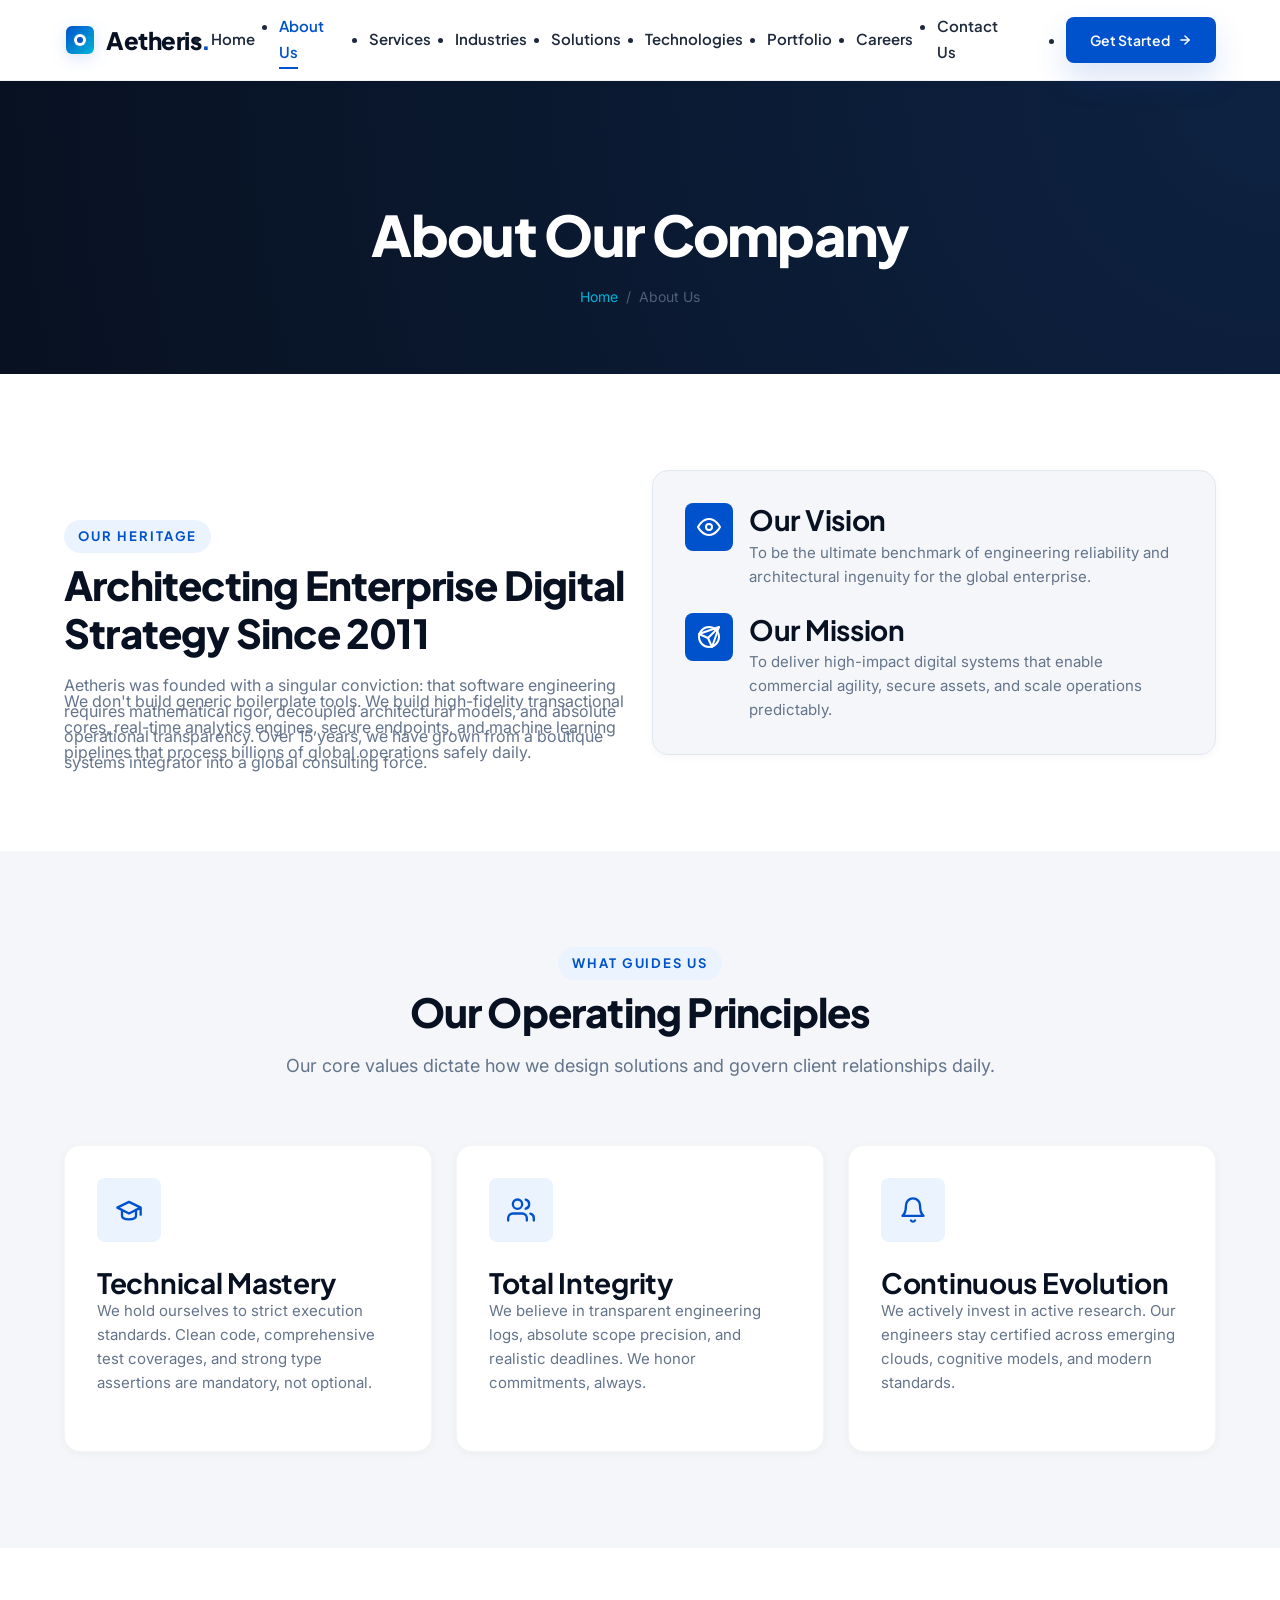
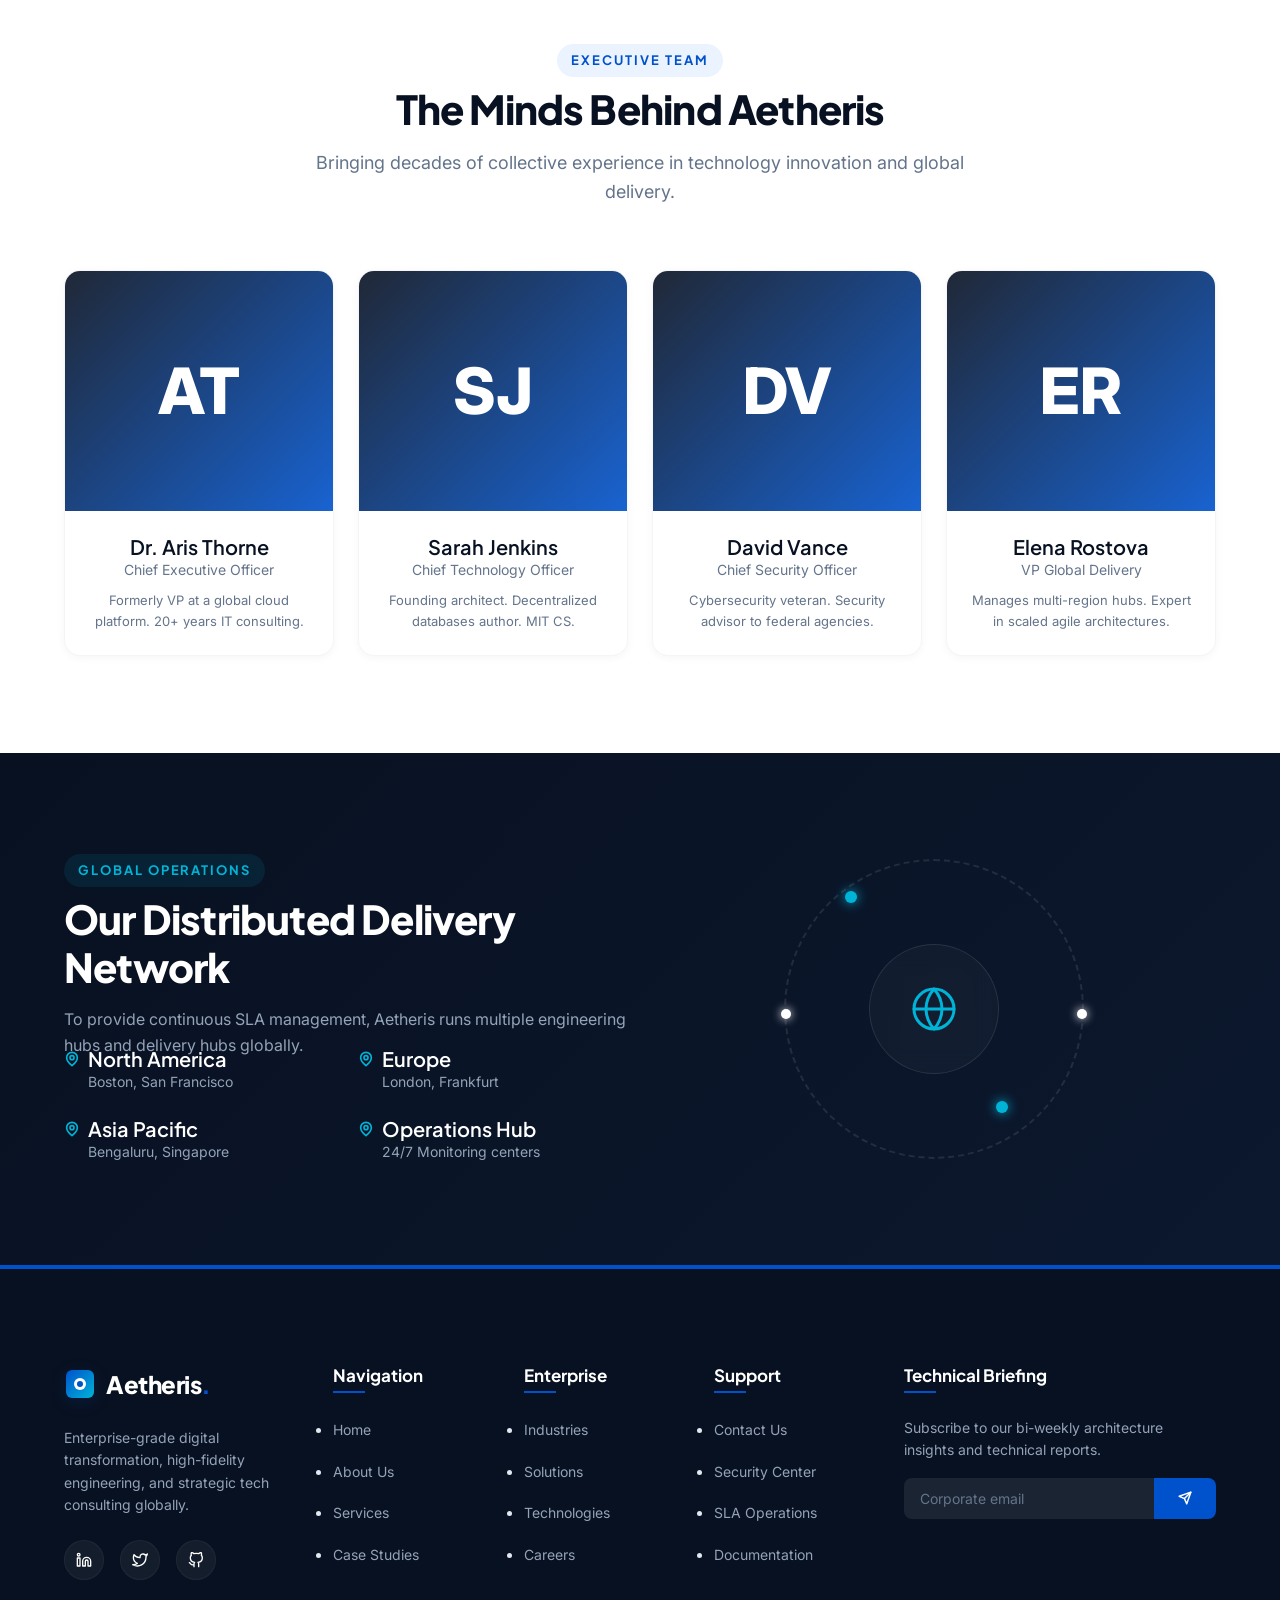
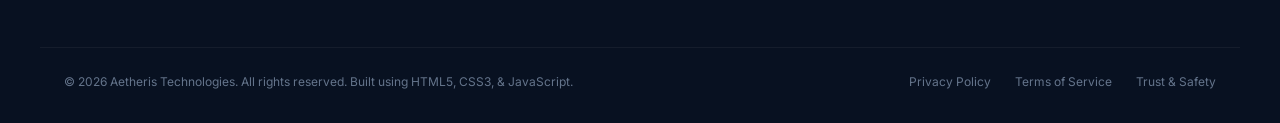
==== commit 18e701c1: "Changes" ====
--- a/about.html
+++ b/about.html
@@ -5,25 +5,32 @@
     <meta name="viewport" content="width=device-width, initial-scale=1.0">
     <title>About Us | Aetheris Technologies</title>
     <meta name="description" content="Learn about Aetheris Technologies, our history, core values, leadership team, and our commitment to global enterprise delivery.">
-    <!-- Font Awesome CDN -->
-    <link rel="stylesheet" href="https://cdnjs.cloudflare.com/ajax/libs/font-awesome/6.4.0/css/all.min.css">
-    <!-- Main Stylesheet -->
     <link rel="stylesheet" href="css/style.css">
 </head>
 <body>
 
     <!-- ========================================================================
-       HEADER & NAVIGATION
+       1. NAVIGATION HEADER
        ======================================================================== -->
     <header class="site-header">
         <div class="container header-container">
             <a href="index.html" class="logo" id="header-logo">
-                <div class="logo-icon"></div>
+                <svg class="logo-svg" viewBox="0 0 32 32" fill="none" xmlns="http://www.w3.org/2000/svg">
+                    <rect x="2" y="2" width="28" height="28" rx="6" fill="url(#logo-grad-a)" />
+                    <circle cx="16" cy="16" r="6" fill="white" />
+                    <circle cx="16" cy="16" r="3" fill="#0052CC" />
+                    <defs>
+                        <linearGradient id="logo-grad-a" x1="2" y1="2" x2="30" y2="30" gradientUnits="userSpaceOnUse">
+                            <stop offset="0%" stop-color="#0052CC" />
+                            <stop offset="100%" stop-color="#00B4D8" />
+                        </linearGradient>
+                    </defs>
+                </svg>
                 Aetheris<span>.</span>
             </a>
             
             <input type="checkbox" id="mobile-menu-toggle" class="menu-toggle-input">
-            <label for="mobile-menu-toggle" class="mobile-menu-btn" id="mobile-menu-btn">
+            <label for="mobile-menu-toggle" class="menu-toggle-label" id="mobile-menu-btn">
                 <span></span>
                 <span></span>
                 <span></span>
@@ -40,14 +47,19 @@
                     <li><a href="portfolio.html" class="nav-link">Portfolio</a></li>
                     <li><a href="careers.html" class="nav-link">Careers</a></li>
                     <li><a href="contact.html" class="nav-link">Contact Us</a></li>
-                    <li class="nav-cta"><a href="contact.html" class="btn btn-primary btn-sm">Get Started <i class="fa-solid fa-arrow-right btn-icon"></i></a></li>
+                    <li class="nav-cta">
+                        <a href="contact.html" class="btn btn-primary btn-sm">
+                            Get Started 
+                            <svg class="btn-svg" viewBox="0 0 24 24" fill="none" stroke="currentColor" stroke-width="2.5" stroke-linecap="round" stroke-linejoin="round"><line x1="5" y1="12" x2="19" y2="12"></line><polyline points="12 5 19 12 12 19"></polyline></svg>
+                        </a>
+                    </li>
                 </ul>
             </nav>
         </div>
     </header>
 
     <!-- ========================================================================
-       SUBPAGE HERO
+       2. SUBPAGE HERO
        ======================================================================== -->
     <section class="subpage-hero" id="about-hero">
         <div class="container">
@@ -61,9 +73,9 @@
     </section>
 
     <!-- ========================================================================
-       COMPANY OVERVIEW, VISION, MISSION & VALUES
-       ======================================================================== -->
-    <section class="section" id="about-overview">
+       3. OVERVIEW SECTION
+       ======================================================================== -->
+    <section class="section reveal-on-scroll" id="about-overview">
         <div class="container grid grid-2" style="align-items: center;">
             <div>
                 <span class="section-subtitle">Our Heritage</span>
@@ -71,16 +83,22 @@
                 <p class="text-muted spacer-sm">Aetheris was founded with a singular conviction: that software engineering requires mathematical rigor, decoupled architectural models, and absolute operational transparency. Over 15 years, we have grown from a boutique systems integrator into a global consulting force.</p>
                 <p class="text-muted spacer-sm">We don't build generic boilerplate tools. We build high-fidelity transactional cores, real-time analytics engines, secure endpoints, and machine learning pipelines that process billions of global operations safely daily.</p>
             </div>
-            <div style="background-color: var(--accent-light); padding: var(--spacing-lg); border-radius: var(--border-radius-lg); border: 1px solid var(--border-color);">
-                <div style="display: flex; gap: var(--spacing-sm); margin-bottom: var(--spacing-md);">
-                    <div class="flex-center" style="width: 40px; height: 40px; border-radius: var(--border-radius-md); background-color: var(--primary-blue); color: var(--white); font-size: 1.25rem;"><i class="fa-solid fa-eye"></i></div>
+            
+            <div class="card glass hover-glow" style="background-color: var(--accent-light); border: 1px solid var(--border-color);">
+                <div style="display: flex; gap: var(--space-2); margin-bottom: var(--space-3);">
+                    <div class="flex-center" style="width: 48px; height: 48px; border-radius: var(--border-radius-md); background-color: var(--primary-blue); color: var(--white); flex-shrink: 0;">
+                        <svg style="width: 24px; height: 24px;" viewBox="0 0 24 24" fill="none" stroke="currentColor" stroke-width="2" stroke-linecap="round" stroke-linejoin="round"><path d="M1 12s4-8 11-8 11 8 11 8-4 8-11 8-11-8-11-8z"></path><circle cx="12" cy="12" r="3"></circle></svg>
+                    </div>
                     <div>
                         <h3>Our Vision</h3>
                         <p class="text-muted" style="font-size: 0.9375rem; margin-top: 4px;">To be the ultimate benchmark of engineering reliability and architectural ingenuity for the global enterprise.</p>
                     </div>
                 </div>
-                <div style="display: flex; gap: var(--spacing-sm);">
-                    <div class="flex-center" style="width: 40px; height: 40px; border-radius: var(--border-radius-md); background-color: var(--primary-blue); color: var(--white); font-size: 1.25rem;"><i class="fa-solid fa-bullseye"></i></div>
+                
+                <div style="display: flex; gap: var(--space-2);">
+                    <div class="flex-center" style="width: 48px; height: 48px; border-radius: var(--border-radius-md); background-color: var(--primary-blue); color: var(--white); flex-shrink: 0;">
+                        <svg style="width: 24px; height: 24px;" viewBox="0 0 24 24" fill="none" stroke="currentColor" stroke-width="2" stroke-linecap="round" stroke-linejoin="round"><circle cx="12" cy="12" r="10"></circle><line x1="22" y1="2" x2="11" y2="13"></line><polygon points="22 2 15 22 11 13 2 9 22 2"></polygon></svg>
+                    </div>
                     <div>
                         <h3>Our Mission</h3>
                         <p class="text-muted" style="font-size: 0.9375rem; margin-top: 4px;">To deliver high-impact digital systems that enable commercial agility, secure assets, and scale operations predictably.</p>
@@ -90,8 +108,10 @@
         </div>
     </section>
 
-    <!-- Core Values Section -->
-    <section class="section section-bg-light" id="about-values">
+    <!-- ========================================================================
+       4. CORE VALUES
+       ======================================================================== -->
+    <section class="section section-bg-light reveal-on-scroll" id="about-values">
         <div class="container">
             <div class="section-header">
                 <span class="section-subtitle">What Guides Us</span>
@@ -100,23 +120,23 @@
             </div>
             
             <div class="grid grid-3">
-                <div class="card">
+                <div class="card hover-glow">
                     <div class="card-icon-wrapper flex-center">
-                        <i class="fa-solid fa-graduation-cap"></i>
+                        <svg class="card-icon-svg" viewBox="0 0 24 24" fill="none" stroke="currentColor" stroke-width="2" stroke-linecap="round" stroke-linejoin="round"><path d="M22 10v6M2 10l10-5 10 5-10 5z"></path><path d="M6 12v5c0 2 2 3 6 3s6-1 6-3v-5"></path></svg>
                     </div>
                     <h3>Technical Mastery</h3>
                     <p class="card-text">We hold ourselves to strict execution standards. Clean code, comprehensive test coverages, and strong type assertions are mandatory, not optional.</p>
                 </div>
-                <div class="card">
+                <div class="card hover-glow">
                     <div class="card-icon-wrapper flex-center">
-                        <i class="fa-solid fa-handshake"></i>
+                        <svg class="card-icon-svg" viewBox="0 0 24 24" fill="none" stroke="currentColor" stroke-width="2" stroke-linecap="round" stroke-linejoin="round"><path d="M17 21v-2a4 4 0 0 0-4-4H5a4 4 0 0 0-4 4v2"></path><circle cx="9" cy="7" r="4"></circle><path d="M23 21v-2a4 4 0 0 0-3-3.87"></path><path d="M16 3.13a4 4 0 0 1 0 7.75"></path></svg>
                     </div>
                     <h3>Total Integrity</h3>
                     <p class="card-text">We believe in transparent engineering logs, absolute scope precision, and realistic deadlines. We honor commitments, always.</p>
                 </div>
-                <div class="card">
+                <div class="card hover-glow">
                     <div class="card-icon-wrapper flex-center">
-                        <i class="fa-solid fa-lightbulb"></i>
+                        <svg class="card-icon-svg" viewBox="0 0 24 24" fill="none" stroke="currentColor" stroke-width="2" stroke-linecap="round" stroke-linejoin="round"><path d="M18 8A6 6 0 0 0 6 8c0 7-3 9-3 9h18s-3-2-3-9"></path><path d="M13.73 21a2 2 0 0 1-3.46 0"></path></svg>
                     </div>
                     <h3>Continuous Evolution</h3>
                     <p class="card-text">We actively invest in active research. Our engineers stay certified across emerging clouds, cognitive models, and modern standards.</p>
@@ -126,9 +146,9 @@
     </section>
 
     <!-- ========================================================================
-       LEADERSHIP TEAM SECTION
-       ======================================================================== -->
-    <section class="section" id="about-leadership">
+       5. EXECUTIVE LEADERSHIP
+       ======================================================================== -->
+    <section class="section reveal-on-scroll" id="about-leadership">
         <div class="container">
             <div class="section-header">
                 <span class="section-subtitle">Executive Team</span>
@@ -137,114 +157,141 @@
             </div>
             
             <div class="grid grid-4">
-                <!-- Leader Card 1 -->
-                <div class="card text-center" style="padding: 0; overflow: hidden; border-radius: var(--border-radius-lg);">
-                    <div style="height: 240px; background: linear-gradient(135deg, var(--primary-deep) 0%, var(--primary-blue) 100%); display: flex; align-items: center; justify-content: center; color: var(--white); font-size: 4rem; font-weight: 800; letter-spacing: -0.05em; opacity: 0.9;">
-                        AM
-                    </div>
-                    <div style="padding: var(--spacing-md);">
+                <div class="card text-center hover-glow" style="padding: 0; overflow: hidden;">
+                    <div style="height: 240px; background: linear-gradient(135deg, var(--primary-deep) 0%, var(--primary-blue) 100%); color: var(--white); font-size: 4rem; font-weight: 800; opacity: 0.9;" class="flex-center">
+                        AT
+                    </div>
+                    <div style="padding: var(--space-3);">
                         <h4>Dr. Aris Thorne</h4>
-                        <p class="text-muted" style="font-size: 0.875rem; margin-bottom: var(--spacing-xs);">Chief Executive Officer</p>
-                        <p class="text-muted" style="font-size: 0.8125rem;">Formerly VP of Engineering at a leading enterprise cloud provider. 20+ years IT consulting.</p>
-                    </div>
-                </div>
-                <!-- Leader Card 2 -->
-                <div class="card text-center" style="padding: 0; overflow: hidden; border-radius: var(--border-radius-lg);">
-                    <div style="height: 240px; background: linear-gradient(135deg, var(--primary-deep) 0%, var(--primary-blue) 100%); display: flex; align-items: center; justify-content: center; color: var(--white); font-size: 4rem; font-weight: 800; letter-spacing: -0.05em; opacity: 0.9;">
-                        SL
-                    </div>
-                    <div style="padding: var(--spacing-md);">
+                        <p class="text-muted" style="font-size: 0.875rem; margin-bottom: var(--space-1);">Chief Executive Officer</p>
+                        <p style="font-size: 0.8125rem; color: var(--text-muted);">Formerly VP at a global cloud platform. 20+ years IT consulting.</p>
+                    </div>
+                </div>
+                
+                <div class="card text-center hover-glow" style="padding: 0; overflow: hidden;">
+                    <div style="height: 240px; background: linear-gradient(135deg, var(--primary-deep) 0%, var(--primary-blue) 100%); color: var(--white); font-size: 4rem; font-weight: 800; opacity: 0.9;" class="flex-center">
+                        SJ
+                    </div>
+                    <div style="padding: var(--space-3);">
                         <h4>Sarah Jenkins</h4>
-                        <p class="text-muted" style="font-size: 0.875rem; margin-bottom: var(--spacing-xs);">Chief Technology Officer</p>
-                        <p class="text-muted" style="font-size: 0.8125rem;">Founding architect. Authored decentralized transaction frameworks. MIT Computer Science.</p>
-                    </div>
-                </div>
-                <!-- Leader Card 3 -->
-                <div class="card text-center" style="padding: 0; overflow: hidden; border-radius: var(--border-radius-lg);">
-                    <div style="height: 240px; background: linear-gradient(135deg, var(--primary-deep) 0%, var(--primary-blue) 100%); display: flex; align-items: center; justify-content: center; color: var(--white); font-size: 4rem; font-weight: 800; letter-spacing: -0.05em; opacity: 0.9;">
+                        <p class="text-muted" style="font-size: 0.875rem; margin-bottom: var(--space-1);">Chief Technology Officer</p>
+                        <p style="font-size: 0.8125rem; color: var(--text-muted);">Founding architect. Decentralized databases author. MIT CS.</p>
+                    </div>
+                </div>
+
+                <div class="card text-center hover-glow" style="padding: 0; overflow: hidden;">
+                    <div style="height: 240px; background: linear-gradient(135deg, var(--primary-deep) 0%, var(--primary-blue) 100%); color: var(--white); font-size: 4rem; font-weight: 800; opacity: 0.9;" class="flex-center">
                         DV
                     </div>
-                    <div style="padding: var(--spacing-md);">
+                    <div style="padding: var(--space-3);">
                         <h4>David Vance</h4>
-                        <p class="text-muted" style="font-size: 0.875rem; margin-bottom: var(--spacing-xs);">Chief Security Officer</p>
-                        <p class="text-muted" style="font-size: 0.8125rem;">Cybersecurity veteran. Advisor to federal agency infrastructure divisions. CISSP Gold.</p>
-                    </div>
-                </div>
-                <!-- Leader Card 4 -->
-                <div class="card text-center" style="padding: 0; overflow: hidden; border-radius: var(--border-radius-lg);">
-                    <div style="height: 240px; background: linear-gradient(135deg, var(--primary-deep) 0%, var(--primary-blue) 100%); display: flex; align-items: center; justify-content: center; color: var(--white); font-size: 4rem; font-weight: 800; letter-spacing: -0.05em; opacity: 0.9;">
-                        EL
-                    </div>
-                    <div style="padding: var(--spacing-md);">
+                        <p class="text-muted" style="font-size: 0.875rem; margin-bottom: var(--space-1);">Chief Security Officer</p>
+                        <p style="font-size: 0.8125rem; color: var(--text-muted);">Cybersecurity veteran. Security advisor to federal agencies.</p>
+                    </div>
+                </div>
+
+                <div class="card text-center hover-glow" style="padding: 0; overflow: hidden;">
+                    <div style="height: 240px; background: linear-gradient(135deg, var(--primary-deep) 0%, var(--primary-blue) 100%); color: var(--white); font-size: 4rem; font-weight: 800; opacity: 0.9;" class="flex-center">
+                        ER
+                    </div>
+                    <div style="padding: var(--space-3);">
                         <h4>Elena Rostova</h4>
-                        <p class="text-muted" style="font-size: 0.875rem; margin-bottom: var(--spacing-xs);">VP Global Delivery</p>
-                        <p class="text-muted" style="font-size: 0.8125rem;">Manages multi-region engineering centers. Expert in scaled agile framework patterns.</p>
-                    </div>
-                </div>
-            </div>
-        </div>
-    </section>
-
-    <!-- ========================================================================
-       GLOBAL PRESENCE SECTION (CSS Grid / Shapes Representation)
-       ======================================================================== -->
-    <section class="section section-bg-dark" id="about-presence">
+                        <p class="text-muted" style="font-size: 0.875rem; margin-bottom: var(--space-1);">VP Global Delivery</p>
+                        <p style="font-size: 0.8125rem; color: var(--text-muted);">Manages multi-region hubs. Expert in scaled agile architectures.</p>
+                    </div>
+                </div>
+            </div>
+        </div>
+    </section>
+
+    <!-- ========================================================================
+       6. GLOBAL NETWORK PRESENTATION
+       ======================================================================== -->
+    <section class="section section-bg-dark reveal-on-scroll" id="about-presence">
         <div class="container grid grid-2" style="align-items: center;">
             <div>
                 <span class="section-subtitle" style="color: var(--accent-cyan);">Global Operations</span>
                 <h2 class="section-title" style="color: var(--white);">Our Distributed Delivery Network</h2>
-                <p class="text-muted spacer-sm" style="color: #DFE1E6;">To provide continuous SLA management, Aetheris runs multiple engineering hubs and delivery hubs globally.</p>
-                <div style="display: grid; grid-template-columns: repeat(2, 1fr); gap: var(--spacing-md); margin-top: var(--spacing-md);">
-                    <div>
-                        <h4 style="color: var(--white);"><i class="fa-solid fa-map-pin" style="color: var(--accent-cyan); margin-right: 6px;"></i> North America</h4>
-                        <p class="text-muted" style="font-size: 0.875rem; color: #DFE1E6;">Boston, San Francisco</p>
-                    </div>
-                    <div>
-                        <h4 style="color: var(--white);"><i class="fa-solid fa-map-pin" style="color: var(--accent-cyan); margin-right: 6px;"></i> Europe</h4>
-                        <p class="text-muted" style="font-size: 0.875rem; color: #DFE1E6;">London, Frankfurt</p>
-                    </div>
-                    <div>
-                        <h4 style="color: var(--white);"><i class="fa-solid fa-map-pin" style="color: var(--accent-cyan); margin-right: 6px;"></i> Asia Pacific</h4>
-                        <p class="text-muted" style="font-size: 0.875rem; color: #DFE1E6;">Bengaluru, Singapore</p>
-                    </div>
-                    <div>
-                        <h4 style="color: var(--white);"><i class="fa-solid fa-map-pin" style="color: var(--accent-cyan); margin-right: 6px;"></i> Operations</h4>
-                        <p class="text-muted" style="font-size: 0.875rem; color: #DFE1E6;">24/7 Remote Monitoring</p>
+                <p class="text-muted spacer-sm" style="color: #94A3B8;">To provide continuous SLA management, Aetheris runs multiple engineering hubs and delivery hubs globally.</p>
+                
+                <div style="display: grid; grid-template-columns: repeat(2, 1fr); gap: var(--space-3); margin-top: var(--space-3);">
+                    <div>
+                        <h4 style="color: var(--white); display: flex; align-items: center; gap: 8px;">
+                            <svg style="width:16px; height:16px; color:var(--accent-cyan);" viewBox="0 0 24 24" fill="none" stroke="currentColor" stroke-width="2.5" stroke-linecap="round" stroke-linejoin="round"><path d="M12 2a8 8 0 0 0-8 8c0 5.25 8 12 8 12s8-6.75 8-12a8 8 0 0 0-8-8z"></path><circle cx="12" cy="10" r="3"></circle></svg>
+                            North America
+                        </h4>
+                        <p class="text-muted" style="font-size: 0.875rem; color: #94A3B8; padding-left: 24px;">Boston, San Francisco</p>
+                    </div>
+                    <div>
+                        <h4 style="color: var(--white); display: flex; align-items: center; gap: 8px;">
+                            <svg style="width:16px; height:16px; color:var(--accent-cyan);" viewBox="0 0 24 24" fill="none" stroke="currentColor" stroke-width="2.5" stroke-linecap="round" stroke-linejoin="round"><path d="M12 2a8 8 0 0 0-8 8c0 5.25 8 12 8 12s8-6.75 8-12a8 8 0 0 0-8-8z"></path><circle cx="12" cy="10" r="3"></circle></svg>
+                            Europe
+                        </h4>
+                        <p class="text-muted" style="font-size: 0.875rem; color: #94A3B8; padding-left: 24px;">London, Frankfurt</p>
+                    </div>
+                    <div>
+                        <h4 style="color: var(--white); display: flex; align-items: center; gap: 8px;">
+                            <svg style="width:16px; height:16px; color:var(--accent-cyan);" viewBox="0 0 24 24" fill="none" stroke="currentColor" stroke-width="2.5" stroke-linecap="round" stroke-linejoin="round"><path d="M12 2a8 8 0 0 0-8 8c0 5.25 8 12 8 12s8-6.75 8-12a8 8 0 0 0-8-8z"></path><circle cx="12" cy="10" r="3"></circle></svg>
+                            Asia Pacific
+                        </h4>
+                        <p class="text-muted" style="font-size: 0.875rem; color: #94A3B8; padding-left: 24px;">Bengaluru, Singapore</p>
+                    </div>
+                    <div>
+                        <h4 style="color: var(--white); display: flex; align-items: center; gap: 8px;">
+                            <svg style="width:16px; height:16px; color:var(--accent-cyan);" viewBox="0 0 24 24" fill="none" stroke="currentColor" stroke-width="2.5" stroke-linecap="round" stroke-linejoin="round"><path d="M12 2a8 8 0 0 0-8 8c0 5.25 8 12 8 12s8-6.75 8-12a8 8 0 0 0-8-8z"></path><circle cx="12" cy="10" r="3"></circle></svg>
+                            Operations Hub
+                        </h4>
+                        <p class="text-muted" style="font-size: 0.875rem; color: #94A3B8; padding-left: 24px;">24/7 Monitoring centers</p>
                     </div>
                 </div>
             </div>
             
             <div class="flex-center" style="min-height: 320px; position: relative;">
-                <!-- Modern CSS Graphic representing connection networks -->
-                <div style="width: 300px; height: 300px; border: 2px dashed rgba(255,255,255,0.15); border-radius: 50%; position: relative; animation: rotateClockwise 30s linear infinite;">
-                    <div style="position: absolute; width: 12px; height: 12px; background-color: var(--accent-cyan); border-radius: 50%; top: 10%; left: 20%; box-shadow: 0 0 10px var(--accent-cyan);"></div>
-                    <div style="position: absolute; width: 12px; height: 12px; background-color: var(--accent-cyan); border-radius: 50%; bottom: 15%; right: 25%; box-shadow: 0 0 10px var(--accent-cyan);"></div>
-                    <div style="position: absolute; width: 12px; height: 12px; background-color: var(--white); border-radius: 50%; top: 50%; left: -6px; box-shadow: 0 0 10px var(--white);"></div>
-                    <div style="position: absolute; width: 12px; height: 12px; background-color: var(--white); border-radius: 50%; top: 50%; right: -6px; box-shadow: 0 0 10px var(--white);"></div>
-                </div>
-                <!-- Core sphere -->
-                <div style="position: absolute; width: 120px; height: 120px; background-color: rgba(255,255,255,0.05); border-radius: 50%; backdrop-filter: blur(8px); border: 1px solid rgba(255,255,255,0.1); display: flex; flex-direction: column; align-items: center; justify-content: center;">
-                    <i class="fa-solid fa-earth-americas" style="font-size: 2.5rem; color: var(--accent-cyan);"></i>
-                </div>
-            </div>
-        </div>
-    </section>
-
-    <!-- ========================================================================
-       FOOTER
+                <!-- Futuristic Web network graphic -->
+                <div style="width: 300px; height: 300px; border: 2px dashed rgba(255,255,255,0.1); border-radius: 50%; position: relative; animation: rotateClockwise 40s linear infinite;">
+                    <div style="position: absolute; width: 12px; height: 12px; background-color: var(--accent-cyan); border-radius: 50%; top: 10%; left: 20%; box-shadow: 0 0 12px var(--accent-cyan);"></div>
+                    <div style="position: absolute; width: 12px; height: 12px; background-color: var(--accent-cyan); border-radius: 50%; bottom: 15%; right: 25%; box-shadow: 0 0 12px var(--accent-cyan);"></div>
+                    <div style="position: absolute; width: 10px; height: 10px; background-color: var(--white); border-radius: 50%; top: 50%; left: -5px; box-shadow: 0 0 10px var(--white);"></div>
+                    <div style="position: absolute; width: 10px; height: 10px; background-color: var(--white); border-radius: 50%; top: 50%; right: -5px; box-shadow: 0 0 10px var(--white);"></div>
+                </div>
+                <div style="position: absolute; width: 130px; height: 130px; background-color: rgba(255,255,255,0.03); border-radius: 50%; backdrop-filter: blur(12px); border: 1px solid rgba(255,255,255,0.1);" class="flex-center">
+                    <svg style="width: 48px; height: 48px; color: var(--accent-cyan);" viewBox="0 0 24 24" fill="none" stroke="currentColor" stroke-width="1.5" stroke-linecap="round" stroke-linejoin="round"><circle cx="12" cy="12" r="10"></circle><path d="M2 12h20M12 2a15.3 15.3 0 0 1 4 10 15.3 15.3 0 0 1-4 10 15.3 15.3 0 0 1-4-10 15.3 15.3 0 0 1 4-10z"></path></svg>
+                </div>
+            </div>
+        </div>
+    </section>
+
+    <!-- ========================================================================
+       7. PROFESSIONAL MULTI-COLUMN FOOTER
        ======================================================================== -->
     <footer class="site-footer">
         <div class="container footer-grid">
             <div class="footer-about">
                 <a href="index.html" class="logo" id="footer-logo">
-                    <div class="logo-icon"></div>
+                    <svg class="logo-svg" viewBox="0 0 32 32" fill="none" xmlns="http://www.w3.org/2000/svg">
+                        <rect x="2" y="2" width="28" height="28" rx="6" fill="url(#logo-grad-ab-f)" />
+                        <circle cx="16" cy="16" r="6" fill="white" />
+                        <circle cx="16" cy="16" r="3" fill="#0052CC" />
+                        <defs>
+                            <linearGradient id="logo-grad-ab-f" x1="2" y1="2" x2="30" y2="30" gradientUnits="userSpaceOnUse">
+                                <stop offset="0%" stop-color="#0052CC" />
+                                <stop offset="100%" stop-color="#00B4D8" />
+                            </linearGradient>
+                        </defs>
+                    </svg>
                     Aetheris<span>.</span>
                 </a>
                 <p>Enterprise-grade digital transformation, high-fidelity engineering, and strategic tech consulting globally.</p>
                 <div class="social-links">
-                    <a href="#" class="social-link flex-center" aria-label="LinkedIn"><i class="fa-brands fa-linkedin-in"></i></a>
-                    <a href="#" class="social-link flex-center" aria-label="Twitter"><i class="fa-brands fa-twitter"></i></a>
-                    <a href="#" class="social-link flex-center" aria-label="GitHub"><i class="fa-brands fa-github"></i></a>
+                    <a href="#" class="social-link flex-center" aria-label="LinkedIn">
+                        <svg class="social-svg" viewBox="0 0 24 24" fill="none" stroke="currentColor" stroke-width="2" stroke-linecap="round" stroke-linejoin="round"><path d="M16 8a6 6 0 0 1 6 6v7h-4v-7a2 2 0 0 0-2-2 2 2 0 0 0-2 2v7h-4v-7a6 6 0 0 1 6-6z"></path><rect x="2" y="9" width="4" height="12"></rect><circle cx="4" cy="4" r="2"></circle></svg>
+                    </a>
+                    <a href="#" class="social-link flex-center" aria-label="Twitter/X">
+                        <svg class="social-svg" viewBox="0 0 24 24" fill="none" stroke="currentColor" stroke-width="2" stroke-linecap="round" stroke-linejoin="round"><path d="M23 3a10.9 10.9 0 0 1-3.14 1.53 4.48 4.48 0 0 0-7.86 3v1A10.66 10.66 0 0 1 3 4s-4 9 5 13a11.64 11.64 0 0 1-7 2c9 5 20 0 20-11.5a4.5 4.5 0 0 0-.08-.83A7.72 7.72 0 0 0 23 3z"></path></svg>
+                    </a>
+                    <a href="#" class="social-link flex-center" aria-label="GitHub">
+                        <svg class="social-svg" viewBox="0 0 24 24" fill="none" stroke="currentColor" stroke-width="2" stroke-linecap="round" stroke-linejoin="round"><path d="M9 19c-5 1.5-5-2.5-7-3m14 6v-3.87a3.37 3.37 0 0 0-.94-2.61c3.14-.35 6.44-1.54 6.44-7A5.44 5.44 0 0 0 20 4.77 5.07 5.07 0 0 0 19.91 1S18.73.65 16 2.48a13.38 13.38 0 0 0-7 0C6.27.65 5.09 1 5.09 1A5.07 5.07 0 0 0 5 4.77a5.44 5.44 0 0 0-1.5 3.78c0 5.42 3.3 6.61 6.44 7A3.37 3.37 0 0 0 9 18.13V22"></path></svg>
+                    </a>
                 </div>
             </div>
             
@@ -283,13 +330,15 @@
                 <p>Subscribe to our bi-weekly architecture insights and technical reports.</p>
                 <form class="newsletter-form" action="#" method="POST">
                     <input type="email" placeholder="Corporate email" aria-label="Corporate email" required>
-                    <button type="submit" aria-label="Subscribe"><i class="fa-solid fa-paper-plane"></i></button>
+                    <button type="submit" aria-label="Subscribe">
+                        <svg style="width: 14px; height: 14px;" viewBox="0 0 24 24" fill="none" stroke="currentColor" stroke-width="2.5" stroke-linecap="round" stroke-linejoin="round"><line x1="22" y1="2" x2="11" y2="13"></line><polygon points="22 2 15 22 11 13 2 9 22 2"></polygon></svg>
+                    </button>
                 </form>
             </div>
         </div>
         
         <div class="container footer-bottom">
-            <p>&copy; 2026 Aetheris Technologies. All rights reserved. Built using clean HTML5 & CSS3.</p>
+            <p>&copy; 2026 Aetheris Technologies. All rights reserved. Built using HTML5, CSS3, & JavaScript.</p>
             <div class="footer-bottom-links">
                 <a href="#">Privacy Policy</a>
                 <a href="#">Terms of Service</a>
@@ -298,5 +347,6 @@
         </div>
     </footer>
 
+    <script src="js/main.js" defer></script>
 </body>
 </html>
--- a/css/style.css
+++ b/css/style.css
@@ -1,38 +1,40 @@
 /* 
 ========================================================================
-   ENTERPRISE IT CONSULTING & SERVICES DYNAMIC DESIGN SYSTEM
+   AETHERIS TECHNOLOGIES - PREMIUM DESIGN SYSTEM (FORTUNE 500 REDESIGN)
    File: style.css
-   Version: 1.0
+   Version: 2.0
    Author: Senior UI/UX Designer & Expert Front-end Developer
-   Description: Clean, premium corporate CSS stylesheet. HTML5/CSS3 only.
+   Description: Premium corporate styling with glassmorphism, responsive grids,
+                scroll animations, canvas layout, and 8px spacing guidelines.
 ========================================================================
 */
 
-/* --- Google Fonts Import --- */
+/* --- Typography Import --- */
 @import url('https://fonts.googleapis.com/css2?family=Inter:wght@300;400;500;600;700&family=Plus+Jakarta+Sans:wght@400;500;600;700;800&display=swap');
 
-/* --- Design Tokens / Custom Properties --- */
+/* --- Design System Variables (8-Point Grid Compliant) --- */
 :root {
     /* Color Palette */
-    --primary-deep: #091E42;       /* Navy Blue - Deep contrast text and dark sections */
-    --primary-blue: #0052CC;       /* Corporate Royal Blue - Brand primary color */
-    --primary-hover: #0065FF;      /* Interactive blue hover state */
-    --accent-cyan: #00B4D8;        /* High-tech cyan for gradients and subtle highlights */
-    --accent-light: #F4F5F7;       /* Soft grey for standard backgrounds */
-    --accent-blue-light: #E6F0FF;  /* Very soft ice blue for subtle cards/hover backdrops */
-    --text-dark: #172B4D;          /* Dominant body copy color */
-    --text-muted: #5E6C84;        /* Sub-headings, meta data, and secondary text */
+    --primary-deep: #081121;       /* Fortune 500 Deep Indigo Navy */
+    --primary-blue: #0052CC;       /* Corporate Royal Blue */
+    --primary-hover: #0065FF;      /* Focus Blue */
+    --accent-cyan: #00B4D8;        /* Tech Teal Accent */
+    --accent-light: #F4F6F9;       /* Soft Ash Page Background */
+    --accent-blue-light: #EBF3FF;  /* Soft Blue Highlights */
+    --text-dark: #1E293B;          /* Charcoal Black */
+    --text-muted: #64748B;         /* Slate Gray */
     --white: #FFFFFF;
-    --border-color: #DFE1E6;       /* Clean table and divider borders */
-    
-    /* Layout and Spacing */
-    --max-width: 1200px;
-    --spacing-xs: 8px;
-    --spacing-sm: 16px;
-    --spacing-md: 24px;
-    --spacing-lg: 48px;
-    --spacing-xl: 80px;
-    --spacing-xxl: 120px;
+    --border-color: #E2E8F0;       /* Fine Slate Borders */
+    
+    /* Spacing Grid (8-Point Scale) */
+    --space-1: 8px;
+    --space-2: 16px;
+    --space-3: 24px;
+    --space-4: 32px;
+    --space-6: 48px;
+    --space-8: 64px;
+    --space-12: 96px;
+    --space-16: 128px;
     
     /* Typography */
     --font-heading: 'Plus Jakarta Sans', sans-serif;
@@ -42,20 +44,23 @@
     --border-radius-sm: 4px;
     --border-radius-md: 8px;
     --border-radius-lg: 16px;
+    --border-radius-xl: 24px;
     --border-radius-pill: 9999px;
     
-    --shadow-sm: 0 2px 4px rgba(9, 30, 66, 0.08);
-    --shadow-md: 0 8px 24px rgba(9, 30, 66, 0.08), 0 0 1px rgba(9, 30, 66, 0.2);
-    --shadow-lg: 0 20px 48px rgba(9, 30, 66, 0.12), 0 0 1px rgba(9, 30, 66, 0.2);
-    
-    /* Animation Speeds */
-    --transition-fast: 0.2s ease;
-    --transition-smooth: 0.3s cubic-bezier(0.4, 0, 0.2, 1);
-    --transition-slow: 0.6s cubic-bezier(0.4, 0, 0.2, 1);
+    /* Premium Box Shadows */
+    --shadow-sm: 0 2px 8px rgba(8, 17, 33, 0.04);
+    --shadow-md: 0 12px 32px rgba(8, 17, 33, 0.06), 0 0 1px rgba(8, 17, 33, 0.15);
+    --shadow-lg: 0 32px 64px rgba(8, 17, 33, 0.08), 0 0 1px rgba(8, 17, 33, 0.15);
+    --shadow-glow: 0 16px 32px rgba(0, 82, 204, 0.15);
+    
+    /* Transition Models */
+    --transition-fast: 0.2s cubic-bezier(0.4, 0, 0.2, 1);
+    --transition-smooth: 0.4s cubic-bezier(0.4, 0, 0.2, 1);
+    --transition-slow: 0.8s cubic-bezier(0.4, 0, 0.2, 1);
 }
 
 /* ========================================================================
-   1. RESET & BASE STYLES
+   1. RESET & BASE LAYOUT
    ======================================================================== */
 *, *::before, *::after {
     box-sizing: border-box;
@@ -67,7 +72,6 @@
     scroll-behavior: smooth;
     font-size: 16px;
     -webkit-font-smoothing: antialiased;
-    -moz-osx-font-smoothing: grayscale;
 }
 
 body {
@@ -79,52 +83,41 @@
     overflow-x: hidden;
 }
 
-/* Links */
+/* Base Typo Settings */
+h1, h2, h3, h4, h5, h6 {
+    font-family: var(--font-heading);
+    color: var(--primary-deep);
+    font-weight: 700;
+    line-height: 1.2;
+}
+
+h1 { font-size: 3.5rem; font-weight: 800; letter-spacing: -0.03em; }
+h2 { font-size: 2.5rem; font-weight: 800; letter-spacing: -0.02em; }
+h3 { font-size: 1.75rem; font-weight: 700; letter-spacing: -0.01em; }
+h4 { font-size: 1.25rem; font-weight: 600; }
+
 a {
     color: var(--primary-blue);
     text-decoration: none;
     transition: var(--transition-fast);
 }
+
 a:hover {
     color: var(--primary-hover);
 }
 
-/* Headings */
-h1, h2, h3, h4, h5, h6 {
-    font-family: var(--font-heading);
-    color: var(--primary-deep);
-    font-weight: 700;
-    line-height: 1.25;
-}
-
-h1 { font-size: 3rem; font-weight: 800; letter-spacing: -0.02em; }
-h2 { font-size: 2.25rem; letter-spacing: -0.01em; }
-h3 { font-size: 1.5rem; }
-h4 { font-size: 1.25rem; }
-
-/* Lists & Media */
-ul, ol {
-    list-style: none;
-}
-
-img {
-    max-width: 100%;
-    height: auto;
-    display: block;
-}
-
 /* ========================================================================
-   2. REUSABLE UTILITIES & LAYOUT
+   2. REUSABLE UTILITIES & DYNAMIC LAYOUT
    ======================================================================== */
 .container {
     width: 100%;
-    max-width: var(--max-width);
+    max-width: 1200px;
     margin: 0 auto;
-    padding: 0 var(--spacing-md);
+    padding: 0 var(--space-3);
 }
 
 .section {
-    padding: var(--spacing-xl) 0;
+    padding: var(--space-12) 0;
     position: relative;
 }
 
@@ -133,7 +126,7 @@
 }
 
 .section-bg-dark {
-    background-color: var(--primary-deep);
+    background: linear-gradient(135deg, var(--primary-deep) 0%, #0c182e 100%);
     color: var(--white);
 }
 
@@ -144,34 +137,35 @@
     color: var(--white);
 }
 
-.section-bg-dark .section-subtitle {
-    color: var(--accent-cyan);
-}
-
-.section-bg-dark .text-muted {
-    color: var(--border-color);
-}
-
-/* Section Header */
+/* Section Header styling */
 .section-header {
     text-align: center;
-    max-width: 700px;
-    margin: 0 auto var(--spacing-lg) auto;
+    max-width: 720px;
+    margin: 0 auto var(--space-8) auto;
 }
 
 .section-subtitle {
-    display: inline-block;
+    display: inline-flex;
+    align-items: center;
     font-family: var(--font-heading);
-    font-size: 0.875rem;
+    font-size: 0.8125rem;
     font-weight: 700;
     text-transform: uppercase;
-    letter-spacing: 0.1em;
+    letter-spacing: 0.15em;
     color: var(--primary-blue);
-    margin-bottom: var(--spacing-xs);
+    margin-bottom: var(--space-1);
+    background-color: var(--accent-blue-light);
+    padding: 6px 14px;
+    border-radius: var(--border-radius-pill);
+}
+
+.section-bg-dark .section-subtitle {
+    background-color: rgba(0, 180, 216, 0.1);
+    color: var(--accent-cyan);
 }
 
 .section-title {
-    margin-bottom: var(--spacing-sm);
+    margin-bottom: var(--space-2);
 }
 
 .section-description {
@@ -179,45 +173,62 @@
     font-size: 1.125rem;
 }
 
-/* Grid Utilities */
+.section-bg-dark .section-description {
+    color: var(--border-color);
+}
+
+/* Grids & Spacings */
 .grid {
     display: grid;
-    gap: var(--spacing-md);
+    gap: var(--space-3);
 }
 
 .grid-2 { grid-template-columns: repeat(2, 1fr); }
 .grid-3 { grid-template-columns: repeat(3, 1fr); }
 .grid-4 { grid-template-columns: repeat(4, 1fr); }
 
-/* Flex Center Utility */
 .flex-center {
     display: flex;
     align-items: center;
     justify-content: center;
 }
 
-/* Spacers */
-.spacer-sm { height: var(--spacing-sm); }
-.spacer-md { height: var(--spacing-md); }
-.spacer-lg { height: var(--spacing-lg); }
-
-/* Helper classes */
+.spacer-xs { height: var(--space-1); }
+.spacer-sm { height: var(--space-2); }
+.spacer-md { height: var(--space-3); }
+.spacer-lg { height: var(--space-6); }
+.spacer-xl { height: var(--space-8); }
+
 .text-center { text-align: center; }
 .text-muted { color: var(--text-muted); }
-.bold { font-weight: 700; }
 .primary-color { color: var(--primary-blue); }
 
 /* ========================================================================
-   3. HEADER & STICKY NAVIGATION (CSS-Only Hamburger)
+   3. SCROLL-DRIVEN REVEAL ANIMATIONS (IntersectionObserver Classes)
+   ======================================================================== */
+.reveal-on-scroll {
+    opacity: 0;
+    transform: translateY(32px);
+    transition: opacity var(--transition-slow), transform var(--transition-slow);
+    will-change: opacity, transform;
+}
+
+.reveal-active {
+    opacity: 1;
+    transform: translateY(0);
+}
+
+/* ========================================================================
+   4. NAVIGATION HEADER (Sticky & Mobile Drawer Menu)
    ======================================================================== */
 .site-header {
     position: sticky;
     top: 0;
     z-index: 1000;
-    background-color: rgba(255, 255, 255, 0.95);
-    backdrop-filter: blur(8px);
+    background-color: rgba(255, 255, 255, 0.85);
+    backdrop-filter: blur(12px);
+    border-bottom: 1px solid rgba(0, 0, 0, 0.05);
     box-shadow: var(--shadow-sm);
-    border-bottom: 1px solid var(--border-color);
     transition: var(--transition-smooth);
 }
 
@@ -236,34 +247,44 @@
     font-size: 1.5rem;
     font-weight: 800;
     color: var(--primary-deep);
-    letter-spacing: -0.01em;
+    letter-spacing: -0.02em;
 }
 
 .logo span {
     color: var(--primary-blue);
 }
 
-.logo-icon {
+.logo-svg {
     width: 32px;
     height: 32px;
-    background: linear-gradient(135deg, var(--primary-blue), var(--accent-cyan));
-    border-radius: var(--border-radius-sm);
     margin-right: 10px;
-    position: relative;
-}
-
-.logo-icon::before {
-    content: '';
-    position: absolute;
-    width: 12px;
-    height: 12px;
-    background-color: var(--white);
-    border-radius: 50%;
-    top: 6px;
-    left: 6px;
-}
-
-/* Main Navigation Menu */
+    filter: drop-shadow(0 4px 8px rgba(0, 82, 204, 0.15));
+}
+
+/* Menu Toggle Input Checklist hack */
+.menu-toggle-input {
+    display: none;
+}
+
+.menu-toggle-label {
+    display: none;
+    flex-direction: column;
+    justify-content: space-between;
+    width: 24px;
+    height: 18px;
+    cursor: pointer;
+    z-index: 1010;
+}
+
+.menu-toggle-label span {
+    display: block;
+    width: 100%;
+    height: 2px;
+    background-color: var(--primary-deep);
+    border-radius: 2px;
+    transition: var(--transition-smooth);
+}
+
 .main-nav {
     display: flex;
     align-items: center;
@@ -272,7 +293,7 @@
 .nav-list {
     display: flex;
     align-items: center;
-    gap: var(--spacing-md);
+    gap: var(--space-3);
 }
 
 .nav-link {
@@ -292,7 +313,7 @@
     width: 0;
     height: 2px;
     background-color: var(--primary-blue);
-    transition: var(--transition-smooth);
+    transition: var(--transition-fast);
 }
 
 .nav-link:hover {
@@ -308,37 +329,12 @@
     color: var(--primary-blue);
 }
 
-/* CTA Button in Nav */
 .nav-cta {
-    margin-left: var(--spacing-md);
-}
-
-/* Mobile Toggle - Hidden checkbox */
-.menu-toggle-input {
-    display: none;
-}
-
-.menu-toggle-label {
-    display: none;
-    flex-direction: column;
-    justify-content: space-between;
-    width: 24px;
-    height: 18px;
-    cursor: pointer;
-    z-index: 1010;
-}
-
-.menu-toggle-label span {
-    display: block;
-    width: 100%;
-    height: 2px;
-    background-color: var(--primary-deep);
-    border-radius: 2px;
-    transition: var(--transition-smooth);
+    margin-left: var(--space-3);
 }
 
 /* ========================================================================
-   4. BUTTONS & INTERACTIVE ELEMENTS
+   5. BUTTONS & INTERACTIVE ELEMENTS
    ======================================================================== */
 .btn {
     display: inline-flex;
@@ -347,25 +343,27 @@
     font-family: var(--font-heading);
     font-size: 0.9375rem;
     font-weight: 600;
-    padding: 12px 28px;
+    padding: 14px 32px;
     border-radius: var(--border-radius-md);
     cursor: pointer;
     transition: var(--transition-smooth);
     border: 2px solid transparent;
     text-align: center;
     white-space: nowrap;
+    position: relative;
+    overflow: hidden;
 }
 
 .btn-primary {
     background-color: var(--primary-blue);
     color: var(--white);
+    box-shadow: var(--shadow-glow);
 }
 
 .btn-primary:hover {
     background-color: var(--primary-hover);
-    color: var(--white);
     transform: translateY(-2px);
-    box-shadow: 0 4px 12px rgba(0, 82, 204, 0.25);
+    box-shadow: 0 20px 40px rgba(0, 82, 204, 0.25);
 }
 
 .btn-secondary {
@@ -378,7 +376,7 @@
     background-color: var(--primary-blue);
     color: var(--white);
     transform: translateY(-2px);
-    box-shadow: 0 4px 12px rgba(0, 82, 204, 0.15);
+    box-shadow: var(--shadow-glow);
 }
 
 .btn-light {
@@ -389,78 +387,96 @@
 
 .btn-light:hover {
     background-color: var(--accent-light);
-    color: var(--primary-hover);
     transform: translateY(-2px);
     box-shadow: var(--shadow-md);
 }
 
-.btn-white-outline {
+.btn-outline-white {
     background-color: transparent;
     border-color: var(--white);
     color: var(--white);
 }
 
-.btn-white-outline:hover {
+.btn-outline-white:hover {
     background-color: var(--white);
     color: var(--primary-deep);
     transform: translateY(-2px);
 }
 
-.btn-icon {
+.btn-sm {
+    padding: 10px 22px;
+    font-size: 0.875rem;
+}
+
+.btn-svg {
+    width: 14px;
+    height: 14px;
     margin-left: 8px;
-    font-size: 0.85em;
     transition: transform var(--transition-fast);
 }
 
-.btn:hover .btn-icon {
+.btn:hover .btn-svg {
     transform: translateX(4px);
 }
 
 /* ========================================================================
-   5. COMPONENT DESIGNS
+   6. PREMIUM CARD ARCHITECTURE
    ======================================================================== */
-
-/* --- Card Architecture --- */
 .card {
     background-color: var(--white);
     border-radius: var(--border-radius-lg);
-    padding: var(--spacing-lg);
+    padding: var(--space-4);
     box-shadow: var(--shadow-sm);
     transition: var(--transition-smooth);
-    border: 1px solid rgba(9, 30, 66, 0.05);
+    border: 1px solid rgba(0, 0, 0, 0.04);
     position: relative;
-    overflow: hidden;
 }
 
 .card:hover {
-    transform: translateY(-6px);
+    transform: translateY(-8px);
     box-shadow: var(--shadow-lg);
 }
 
+/* Glassmorphism Styling */
+.card.glass {
+    background: rgba(255, 255, 255, 0.05);
+    backdrop-filter: blur(16px);
+    border: 1px solid rgba(255, 255, 255, 0.1);
+}
+
+.card.glass:hover {
+    background: rgba(255, 255, 255, 0.08);
+}
+
 .card-icon-wrapper {
-    width: 60px;
-    height: 60px;
+    width: 64px;
+    height: 64px;
     background-color: var(--accent-blue-light);
+    color: var(--primary-blue);
     border-radius: var(--border-radius-md);
-    margin-bottom: var(--spacing-md);
-    color: var(--primary-blue);
-    font-size: 1.5rem;
+    margin-bottom: var(--space-3);
     transition: var(--transition-smooth);
 }
 
 .card:hover .card-icon-wrapper {
     background-color: var(--primary-blue);
     color: var(--white);
+    transform: scale(1.05);
+}
+
+.card-icon-svg {
+    width: 28px;
+    height: 28px;
 }
 
 .card-title {
-    margin-bottom: var(--spacing-sm);
+    margin-bottom: var(--space-2);
 }
 
 .card-text {
     color: var(--text-muted);
     font-size: 0.9375rem;
-    margin-bottom: var(--spacing-md);
+    margin-bottom: var(--space-3);
 }
 
 .card-link {
@@ -471,88 +487,111 @@
     letter-spacing: 0.05em;
     display: inline-flex;
     align-items: center;
-    gap: 6px;
-    color: var(--primary-blue);
-}
-
-.card-link i {
-    font-size: 0.8em;
+    gap: 8px;
+}
+
+.card-link-svg {
+    width: 12px;
+    height: 12px;
     transition: transform var(--transition-fast);
 }
 
-.card-link:hover i {
+.card-link:hover .card-link-svg {
     transform: translateX(4px);
 }
 
-/* Glassmorphism Accents */
-.glass-effect {
-    background: rgba(255, 255, 255, 0.08);
-    backdrop-filter: blur(16px);
-    border: 1px solid rgba(255, 255, 255, 0.1);
-}
-
-/* --- Hero Banner Layout (Shared style) --- */
-.hero-banner {
-    padding: 120px 0 100px 0;
-    min-height: 85vh;
-    display: flex;
-    align-items: center;
-    background: linear-gradient(135deg, #091E42 0%, #0d2a5c 50%, #0052cc 100%);
-    color: var(--white);
+/* Glowing Border Hack on Cards */
+.hover-glow {
     position: relative;
-    overflow: hidden;
-}
-
-.hero-banner::before {
+}
+
+.hover-glow::before {
     content: '';
     position: absolute;
     top: 0;
     left: 0;
     width: 100%;
     height: 100%;
-    background-image: radial-gradient(rgba(255, 255, 255, 0.15) 1px, transparent 1px);
-    background-size: 24px 24px;
-    opacity: 0.3;
+    border-radius: inherit;
+    background: linear-gradient(135deg, var(--primary-blue), var(--accent-cyan));
+    opacity: 0;
+    z-index: -1;
+    transition: var(--transition-smooth);
+    padding: 1px; /* border size */
+    -webkit-mask: linear-gradient(#fff 0 0) content-box, linear-gradient(#fff 0 0);
+    -webkit-mask-composite: xor;
+    mask-composite: exclude;
+}
+
+.hover-glow:hover::before {
+    opacity: 1;
+}
+
+/* ========================================================================
+   7. HERO BANNER WITH CANVAS ANIMATION
+   ======================================================================== */
+.hero-banner {
+    padding: var(--space-16) 0 var(--space-12) 0;
+    min-height: 90vh;
+    display: flex;
+    align-items: center;
+    background: radial-gradient(circle at 80% 20%, #0d2242 0%, var(--primary-deep) 100%);
+    color: var(--white);
+    position: relative;
+    overflow: hidden;
+}
+
+#hero-canvas {
+    position: absolute;
+    top: 0;
+    left: 0;
+    width: 100%;
+    height: 100%;
+    pointer-events: none;
+    z-index: 1;
 }
 
 .hero-grid {
     display: grid;
-    grid-template-columns: 1.1fr 0.9fr;
-    gap: var(--spacing-lg);
+    grid-template-columns: 1.15fr 0.85fr;
+    gap: var(--space-6);
     align-items: center;
     position: relative;
     z-index: 10;
 }
 
 .hero-content {
-    animation: fadeInUp 0.8s ease forwards;
+    opacity: 0;
+    transform: translateY(30px);
+    animation: heroFadeInUp 1s cubic-bezier(0.4, 0, 0.2, 1) forwards;
 }
 
 .hero-tag {
-    display: inline-block;
-    padding: 6px 16px;
-    background-color: rgba(0, 180, 216, 0.15);
-    border: 1px solid rgba(0, 180, 216, 0.3);
+    display: inline-flex;
+    align-items: center;
+    padding: 8px 18px;
+    background-color: rgba(0, 180, 216, 0.1);
+    border: 1px solid rgba(0, 180, 216, 0.25);
     border-radius: var(--border-radius-pill);
     color: var(--accent-cyan);
     font-family: var(--font-heading);
-    font-size: 0.875rem;
+    font-size: 0.8125rem;
     font-weight: 700;
-    margin-bottom: var(--spacing-md);
-    letter-spacing: 0.05em;
+    margin-bottom: var(--space-3);
+    letter-spacing: 0.1em;
     text-transform: uppercase;
 }
 
 .hero-title {
-    font-size: 3.5rem;
+    font-size: 4rem;
     font-weight: 800;
-    line-height: 1.15;
-    margin-bottom: var(--spacing-md);
+    line-height: 1.1;
+    margin-bottom: var(--space-3);
     color: var(--white);
 }
 
 .hero-title span {
-    background: linear-gradient(90deg, var(--white) 30%, var(--accent-cyan) 100%);
+    background: linear-gradient(90deg, var(--white) 20%, var(--accent-cyan) 100%);
     -webkit-background-clip: text;
     -webkit-text-fill-color: transparent;
 }
@@ -560,39 +599,40 @@
 .hero-description {
     font-size: 1.25rem;
     line-height: 1.6;
-    color: #DFE1E6;
-    margin-bottom: var(--spacing-lg);
+    color: #CBD5E1;
+    margin-bottom: var(--space-6);
 }
 
 .hero-buttons {
     display: flex;
-    gap: var(--spacing-sm);
+    gap: var(--space-2);
     flex-wrap: wrap;
 }
 
-/* Hero Tech illustration (CSS-only shapes) */
+/* Floating interactive shapes for visual interest */
 .hero-illustration {
     position: relative;
     width: 100%;
-    height: 400px;
-    animation: float 6s ease-in-out infinite;
+    height: 420px;
+    animation: float 8s ease-in-out infinite;
 }
 
 .illustration-sphere {
     position: absolute;
-    width: 260px;
-    height: 260px;
-    background: linear-gradient(135deg, rgba(0, 82, 204, 0.6), rgba(0, 180, 216, 0.6));
+    width: 280px;
+    height: 280px;
+    background: radial-gradient(circle at 30% 30%, rgba(0, 82, 204, 0.6) 0%, rgba(8, 17, 33, 0.9) 100%);
     border-radius: 50%;
     top: 50%;
     left: 50%;
     transform: translate(-50%, -50%);
-    box-shadow: 0 0 60px rgba(0, 180, 216, 0.4);
+    box-shadow: var(--shadow-glow);
+    border: 1px solid rgba(255, 255, 255, 0.05);
 }
 
 .illustration-ring {
     position: absolute;
-    border: 2px dashed rgba(255, 255, 255, 0.3);
+    border: 2px dashed rgba(0, 180, 216, 0.2);
     border-radius: 50%;
     top: 50%;
     left: 50%;
@@ -600,49 +640,48 @@
 }
 
 .illustration-ring-1 {
-    width: 340px;
-    height: 340px;
-    animation: rotateClockwise 20s linear infinite;
+    width: 360px;
+    height: 360px;
+    animation: rotateClockwise 25s linear infinite;
 }
 
 .illustration-ring-2 {
-    width: 400px;
-    height: 400px;
-    animation: rotateCounterClockwise 25s linear infinite;
-}
-
-.illustration-grid-box {
+    width: 440px;
+    height: 440px;
+    animation: rotateCounterClockwise 35s linear infinite;
+}
+
+.illustration-icon-box {
     position: absolute;
-    width: 100px;
-    height: 100px;
-    border: 1px solid rgba(255, 255, 255, 0.15);
+    width: 80px;
+    height: 80px;
     background: rgba(255, 255, 255, 0.05);
-    backdrop-filter: blur(4px);
+    backdrop-filter: blur(12px);
+    border: 1px solid rgba(255, 255, 255, 0.1);
     border-radius: var(--border-radius-md);
 }
 
-.grid-box-1 { top: 10%; left: 10%; animation: floatOffset 7s ease-in-out infinite; }
-.grid-box-2 { bottom: 10%; right: 10%; animation: floatOffset 9s ease-in-out infinite 1s; }
-
-/* Subpage Hero */
+.icon-box-1 { top: 15%; left: 15%; animation: floatOffset 6s ease-in-out infinite; }
+.icon-box-2 { bottom: 15%; right: 15%; animation: floatOffset 8s ease-in-out infinite 1s; }
+
 .subpage-hero {
-    padding: 100px 0 var(--spacing-xl) 0;
-    background: linear-gradient(135deg, var(--primary-deep) 0%, #0d2a5c 100%);
+    padding: 120px 0 var(--space-8) 0;
+    background: radial-gradient(circle at 100% 0%, #0d2242 0%, var(--primary-deep) 100%);
     color: var(--white);
     text-align: center;
 }
 
 .subpage-hero h1 {
     color: var(--white);
-    margin-bottom: var(--spacing-sm);
+    margin-bottom: var(--space-2);
 }
 
 .breadcrumbs {
     display: inline-flex;
     align-items: center;
-    gap: 8px;
+    gap: var(--space-1);
     font-size: 0.875rem;
-    color: #DFE1E6;
+    color: #94A3B8;
 }
 
 .breadcrumbs a {
@@ -654,25 +693,25 @@
 }
 
 /* ========================================================================
-   6. MAIN PAGE SPECIFIC COMPONENT STYLING
+   8. SPECIFIC PAGE COMPONENTS
    ======================================================================== */
 
-/* --- Stats counter (pure CSS counter animations) --- */
+/* --- Statistics Banner --- */
 .stats-container {
     background-color: var(--white);
-    border-radius: var(--border-radius-lg);
-    padding: var(--spacing-lg);
+    border-radius: var(--border-radius-xl);
+    padding: var(--space-6);
     box-shadow: var(--shadow-md);
-    margin-top: -100px;
+    margin-top: -80px;
     position: relative;
     z-index: 20;
-    border: 1px solid rgba(9, 30, 66, 0.08);
+    border: 1px solid rgba(0, 0, 0, 0.05);
 }
 
 .stat-item {
     text-align: center;
     border-right: 1px solid var(--border-color);
-    padding: var(--spacing-sm);
+    padding: var(--space-2);
 }
 
 .stat-item:last-child {
@@ -681,17 +720,17 @@
 
 .stat-number {
     font-family: var(--font-heading);
-    font-size: 3rem;
+    font-size: 3.5rem;
     font-weight: 800;
     color: var(--primary-blue);
     line-height: 1.1;
-    margin-bottom: var(--spacing-xs);
+    margin-bottom: var(--space-1);
 }
 
 .stat-title {
-    font-size: 0.9375rem;
-    font-weight: 600;
-    color: var(--text-dark);
+    font-size: 1rem;
+    font-weight: 700;
+    color: var(--primary-deep);
     margin-bottom: 4px;
 }
 
@@ -703,7 +742,7 @@
 /* --- Timeline Component --- */
 .timeline {
     position: relative;
-    max-width: 900px;
+    max-width: 960px;
     margin: 0 auto;
 }
 
@@ -720,23 +759,22 @@
 }
 
 .timeline-item {
-    padding: var(--spacing-md) var(--spacing-lg);
+    padding: var(--space-3) var(--space-6);
     position: relative;
-    background-color: inherit;
     width: 50%;
 }
 
 .timeline-item::after {
     content: '';
     position: absolute;
-    width: 20px;
-    height: 20px;
-    right: -10px;
+    width: 16px;
+    height: 16px;
+    right: -8px;
     background-color: var(--white);
     border: 4px solid var(--primary-blue);
-    top: 24px;
+    top: 32px;
     border-radius: 50%;
-    z-index: 1;
+    z-index: 2;
     transition: var(--transition-smooth);
 }
 
@@ -750,15 +788,14 @@
 }
 
 .timeline-right::after {
-    left: -10px;
+    left: -8px;
 }
 
 .timeline-content {
-    padding: var(--spacing-md);
+    padding: var(--space-4);
     background-color: var(--accent-light);
-    position: relative;
-    border-radius: var(--border-radius-md);
-    border: 1px solid rgba(9, 30, 66, 0.05);
+    border-radius: var(--border-radius-lg);
+    border: 1px solid rgba(0, 0, 0, 0.02);
     transition: var(--transition-smooth);
 }
 
@@ -769,29 +806,29 @@
 }
 
 .timeline-step {
-    display: inline-block;
+    display: inline-flex;
     font-family: var(--font-heading);
     font-size: 0.75rem;
     font-weight: 800;
     background-color: var(--primary-blue);
     color: var(--white);
-    padding: 2px 10px;
+    padding: 4px 12px;
     border-radius: var(--border-radius-pill);
-    margin-bottom: var(--spacing-xs);
+    margin-bottom: var(--space-2);
 }
 
 .timeline-item:hover::after {
     background-color: var(--accent-cyan);
-    transform: scale(1.2);
-}
-
-/* --- FAQ accordion CSS-only --- */
+    transform: scale(1.3);
+}
+
+/* --- FAQ accordion with smooth JS height --- */
 .faq-accordion {
     max-width: 800px;
     margin: 0 auto;
     display: flex;
     flex-direction: column;
-    gap: var(--spacing-sm);
+    gap: var(--space-2);
 }
 
 .faq-item {
@@ -799,11 +836,13 @@
     border: 1px solid var(--border-color);
     background-color: var(--white);
     overflow: hidden;
-    transition: var(--transition-smooth);
+    height: 64px; /* default summary height */
+    transition: height 0.3s cubic-bezier(0.4, 0, 0.2, 1), border-color 0.3s ease, box-shadow 0.3s ease;
+    will-change: height;
 }
 
 .faq-item summary {
-    padding: var(--spacing-md) var(--spacing-lg);
+    padding: var(--space-3) var(--space-4);
     font-family: var(--font-heading);
     font-weight: 600;
     font-size: 1.0625rem;
@@ -820,51 +859,94 @@
     display: none;
 }
 
-.faq-item summary i {
+.faq-icon {
+    width: 16px;
+    height: 16px;
     color: var(--primary-blue);
-    transition: transform var(--transition-smooth);
+    transition: transform 0.3s cubic-bezier(0.4, 0, 0.2, 1);
 }
 
 .faq-content {
-    padding: 0 var(--spacing-lg) var(--spacing-md) var(--spacing-lg);
+    padding: 0 var(--space-4) var(--space-3) var(--space-4);
     color: var(--text-muted);
     font-size: 0.9375rem;
-    border-top: 1px solid transparent;
-}
-
-/* Open states stylized (simulate animation) */
-.faq-item[open] {
+}
+
+/* Open Accordion States */
+.faq-item.faq-open {
     border-color: var(--primary-blue);
     box-shadow: var(--shadow-sm);
 }
 
-.faq-item[open] summary {
+.faq-item.faq-open summary {
     color: var(--primary-blue);
 }
 
-.faq-item[open] summary i {
+.faq-item.faq-open .faq-icon {
     transform: rotate(180deg);
 }
 
-.faq-item[open] .faq-content {
-    border-top: 1px solid var(--border-color);
-}
-
-/* --- CSS-Only Portfolio Filter Logic --- */
+/* --- JS Testimonial Slider --- */
+.testimonials-slider {
+    position: relative;
+    max-width: 900px;
+    margin: 0 auto;
+    overflow: hidden;
+}
+
+.testimonials-track {
+    display: flex;
+    transition: transform 0.6s cubic-bezier(0.4, 0, 0.2, 1);
+    will-change: transform;
+}
+
+.testimonial-slide {
+    flex: 0 0 100%;
+    width: 100%;
+    opacity: 0.4;
+    transform: scale(0.96);
+    transition: opacity 0.6s ease, transform 0.6s ease;
+    padding: var(--space-4);
+}
+
+.testimonial-slide.active {
+    opacity: 1;
+    transform: scale(1);
+}
+
+.testimonials-dots {
+    display: flex;
+    justify-content: center;
+    gap: var(--space-1);
+    margin-top: var(--space-4);
+}
+
+.testimonial-dot {
+    width: 10px;
+    height: 10px;
+    border-radius: 50%;
+    background-color: var(--border-color);
+    border: none;
+    cursor: pointer;
+    transition: var(--transition-fast);
+}
+
+.testimonial-dot.active {
+    background-color: var(--primary-blue);
+    width: 24px;
+    border-radius: var(--border-radius-pill);
+}
+
+/* --- Portfolio Filtering using JS --- */
 .portfolio-filter-controls {
     display: flex;
     justify-content: center;
-    gap: var(--spacing-sm);
-    margin-bottom: var(--spacing-lg);
+    gap: var(--space-1);
+    margin-bottom: var(--space-6);
     flex-wrap: wrap;
 }
 
-.filter-input {
-    display: none;
-}
-
-.filter-label {
-    display: inline-block;
+.portfolio-filter-btn {
     padding: 10px 24px;
     border-radius: var(--border-radius-pill);
     background-color: var(--accent-light);
@@ -873,45 +955,27 @@
     font-weight: 600;
     font-size: 0.875rem;
     cursor: pointer;
+    border: 1px solid var(--border-color);
     transition: var(--transition-smooth);
-    border: 1px solid var(--border-color);
-}
-
-.filter-label:hover {
+    outline: none;
+}
+
+.portfolio-filter-btn:hover {
     background-color: var(--accent-blue-light);
     color: var(--primary-blue);
 }
 
-/* Portfolio Items Filter Logic Trigger */
-#filter-all:checked ~ .portfolio-filter-controls label[for="filter-all"],
-#filter-cloud:checked ~ .portfolio-filter-controls label[for="filter-cloud"],
-#filter-ai:checked ~ .portfolio-filter-controls label[for="filter-ai"],
-#filter-security:checked ~ .portfolio-filter-controls label[for="filter-security"],
-#filter-consulting:checked ~ .portfolio-filter-controls label[for="filter-consulting"] {
+.portfolio-filter-btn.active {
     background-color: var(--primary-blue);
     color: var(--white);
     border-color: var(--primary-blue);
-    box-shadow: 0 4px 10px rgba(0, 82, 204, 0.2);
-}
-
-/* Active Filtering Rules */
-#filter-cloud:checked ~ .portfolio-grid .portfolio-item:not(.cat-cloud) {
-    display: none;
-}
-#filter-ai:checked ~ .portfolio-grid .portfolio-item:not(.cat-ai) {
-    display: none;
-}
-#filter-security:checked ~ .portfolio-grid .portfolio-item:not(.cat-security) {
-    display: none;
-}
-#filter-consulting:checked ~ .portfolio-grid .portfolio-item:not(.cat-consulting) {
-    display: none;
+    box-shadow: var(--shadow-glow);
 }
 
 .portfolio-grid {
     display: grid;
     grid-template-columns: repeat(3, 1fr);
-    gap: var(--spacing-md);
+    gap: var(--space-3);
 }
 
 .portfolio-item {
@@ -919,87 +983,69 @@
     border-radius: var(--border-radius-lg);
     overflow: hidden;
     box-shadow: var(--shadow-sm);
-    border: 1px solid rgba(9, 30, 66, 0.05);
-    transition: var(--transition-smooth);
+    border: 1px solid rgba(0, 0, 0, 0.04);
+    transition: opacity 0.3s ease, transform 0.3s ease;
+    will-change: opacity, transform;
 }
 
 .portfolio-item:hover {
-    transform: translateY(-6px);
+    transform: translateY(-8px);
     box-shadow: var(--shadow-lg);
 }
 
 .portfolio-img {
-    height: 220px;
+    height: 240px;
     background-color: var(--accent-blue-light);
     position: relative;
     overflow: hidden;
 }
 
-.portfolio-img::before {
-    content: '';
-    position: absolute;
-    top: 0;
-    left: 0;
-    width: 100%;
-    height: 100%;
-    background: linear-gradient(135deg, rgba(9,30,66,0.1) 0%, rgba(9,30,66,0.3) 100%);
-}
-
 .portfolio-img-overlay {
     position: absolute;
-    bottom: var(--spacing-md);
-    left: var(--spacing-md);
+    bottom: var(--space-3);
+    left: var(--space-3);
     background-color: var(--primary-blue);
     color: var(--white);
     font-family: var(--font-heading);
     font-size: 0.75rem;
     font-weight: 700;
-    padding: 4px 12px;
+    padding: 4px 14px;
     border-radius: var(--border-radius-pill);
     text-transform: uppercase;
+    letter-spacing: 0.05em;
 }
 
 .portfolio-desc-wrapper {
-    padding: var(--spacing-md);
+    padding: var(--space-3);
 }
 
 .portfolio-item-title {
-    margin-bottom: var(--spacing-xs);
+    margin-bottom: var(--space-1);
     font-size: 1.25rem;
 }
 
 .portfolio-item-text {
     font-size: 0.875rem;
     color: var(--text-muted);
-    margin-bottom: var(--spacing-md);
-}
-
-/* SVG illustrations inside grids */
-.svg-decoration {
-    width: 100%;
-    height: 100%;
-    display: flex;
-    align-items: center;
-    justify-content: center;
-    color: var(--primary-blue);
-}
-
-/* --- Contact Page Form with floating labels --- */
+    margin-bottom: var(--space-3);
+}
+
+/* --- Contact Page Form with JS validations --- */
 .contact-grid {
     display: grid;
-    grid-template-columns: 1fr 1.2fr;
-    gap: var(--spacing-lg);
+    grid-template-columns: 1fr 1.25fr;
+    gap: var(--space-6);
     background-color: var(--white);
-    border-radius: var(--border-radius-lg);
+    border-radius: var(--border-radius-xl);
     box-shadow: var(--shadow-md);
     overflow: hidden;
-    border: 1px solid rgba(9, 30, 66, 0.05);
+    border: 1px solid rgba(0, 0, 0, 0.04);
 }
 
 .contact-info-panel {
-    background: linear-gradient(135deg, var(--primary-deep) 0%, #0d2a5c 100%);
-    color: var(--white);
-    padding: var(--spacing-lg);
+    background: radial-gradient(circle at 100% 0%, #0d2242 0%, var(--primary-deep) 100%);
+    color: var(--white);
+    padding: var(--space-6);
     display: flex;
     flex-direction: column;
     justify-content: space-between;
@@ -1007,40 +1053,40 @@
 
 .contact-info-panel h3 {
     color: var(--white);
-    margin-bottom: var(--spacing-md);
+    margin-bottom: var(--space-3);
 }
 
 .contact-info-list {
-    margin-top: var(--spacing-lg);
+    margin-top: var(--space-4);
     display: flex;
     flex-direction: column;
-    gap: var(--spacing-md);
+    gap: var(--space-3);
 }
 
 .contact-info-item {
     display: flex;
     align-items: center;
-    gap: var(--spacing-md);
-}
-
-.contact-info-item i {
-    font-size: 1.25rem;
+    gap: var(--space-2);
+}
+
+.contact-info-icon {
+    width: 20px;
+    height: 20px;
     color: var(--accent-cyan);
-    width: 24px;
 }
 
 .contact-form-panel {
-    padding: var(--spacing-lg);
+    padding: var(--space-6);
 }
 
 .form-group {
     position: relative;
-    margin-bottom: var(--spacing-md);
+    margin-bottom: var(--space-3);
 }
 
 .form-control {
     width: 100%;
-    padding: 16px 12px 6px 12px;
+    padding: 20px 16px 8px 16px;
     border: 1.5px solid var(--border-color);
     border-radius: var(--border-radius-md);
     font-family: var(--font-body);
@@ -1053,40 +1099,52 @@
 
 .form-control:focus {
     border-color: var(--primary-blue);
-    box-shadow: 0 0 0 3px rgba(0, 82, 204, 0.1);
+    box-shadow: 0 0 0 3px rgba(0, 82, 204, 0.08);
+}
+
+.form-control.input-error {
+    border-color: #EF4444;
+    background-color: rgba(239, 68, 68, 0.02);
+}
+
+.form-control.input-success {
+    border-color: #10B981;
 }
 
 .form-label {
     position: absolute;
-    left: 12px;
-    top: 14px;
+    left: 16px;
+    top: 16px;
     color: var(--text-muted);
     font-size: 0.9375rem;
     pointer-events: none;
     transition: var(--transition-fast);
 }
 
-/* Floating Label Action when focused or containing value */
 .form-control:focus ~ .form-label,
 .form-control:not(:placeholder-shown) ~ .form-label {
-    top: 4px;
+    top: 6px;
     font-size: 0.75rem;
     font-weight: 700;
     color: var(--primary-blue);
 }
 
+.form-control.input-error ~ .form-label {
+    color: #EF4444;
+}
+
 textarea.form-control {
-    min-height: 120px;
+    min-height: 130px;
     resize: vertical;
 }
 
 /* ========================================================================
-   7. FOOTER
+   9. PROFESSIONAL MULTI-COLUMN FOOTER
    ======================================================================== */
 .site-footer {
     background-color: var(--primary-deep);
-    color: var(--white);
-    padding: var(--spacing-xl) 0 var(--spacing-md) 0;
+    color: #E2E8F0;
+    padding: var(--space-12) 0 var(--space-4) 0;
     border-top: 4px solid var(--primary-blue);
 }
 
@@ -1099,29 +1157,29 @@
 
 .footer-grid {
     display: grid;
-    grid-template-columns: 1.5fr 1fr 1fr 1fr 1.5fr;
-    gap: var(--spacing-lg);
-    margin-bottom: var(--spacing-lg);
+    grid-template-columns: 1.4fr 0.9fr 0.9fr 0.9fr 1.5fr;
+    gap: var(--space-6);
+    margin-bottom: var(--space-8);
 }
 
 .footer-about .logo {
     color: var(--white);
-    margin-bottom: var(--spacing-md);
+    margin-bottom: var(--space-3);
 }
 
 .footer-about p {
-    color: #DFE1E6;
+    color: #94A3B8;
     font-size: 0.875rem;
-    margin-bottom: var(--spacing-md);
+    margin-bottom: var(--space-3);
     line-height: 1.6;
 }
 
 .footer-title {
     font-size: 1.0625rem;
     font-weight: 700;
-    margin-bottom: var(--spacing-md);
+    margin-bottom: var(--space-3);
     position: relative;
-    padding-bottom: 8px;
+    padding-bottom: var(--space-1);
 }
 
 .footer-title::after {
@@ -1135,11 +1193,11 @@
 }
 
 .footer-links li {
-    margin-bottom: 12px;
+    margin-bottom: var(--space-2);
 }
 
 .footer-links a {
-    color: #DFE1E6;
+    color: #94A3B8;
     font-size: 0.875rem;
     transition: var(--transition-fast);
 }
@@ -1151,8 +1209,8 @@
 
 .footer-newsletter p {
     font-size: 0.875rem;
-    color: #DFE1E6;
-    margin-bottom: var(--spacing-sm);
+    color: #94A3B8;
+    margin-bottom: var(--space-2);
 }
 
 .newsletter-form {
@@ -1161,21 +1219,30 @@
 
 .newsletter-form input {
     flex: 1;
-    padding: 10px 12px;
+    padding: 12px 16px;
     border: none;
-    border-radius: var(--border-radius-sm) 0 0 var(--border-radius-sm);
+    border-radius: var(--border-radius-md) 0 0 var(--border-radius-md);
     font-family: var(--font-body);
     font-size: 0.875rem;
+    background-color: rgba(255, 255, 255, 0.08);
+    color: var(--white);
+    outline: none;
+}
+
+.newsletter-form input::placeholder {
+    color: #64748B;
 }
 
 .newsletter-form button {
     background-color: var(--primary-blue);
     color: var(--white);
     border: none;
-    padding: 0 16px;
-    border-radius: 0 var(--border-radius-sm) var(--border-radius-sm) 0;
+    padding: 0 var(--space-3);
+    border-radius: 0 var(--border-radius-md) var(--border-radius-md) 0;
     cursor: pointer;
     transition: var(--transition-fast);
+    display: flex;
+    align-items: center;
 }
 
 .newsletter-form button:hover {
@@ -1184,46 +1251,53 @@
 
 .social-links {
     display: flex;
-    gap: var(--spacing-sm);
-    margin-top: var(--spacing-md);
+    gap: var(--space-2);
+    margin-top: var(--space-3);
 }
 
 .social-link {
-    width: 36px;
-    height: 36px;
+    width: 40px;
+    height: 40px;
     border-radius: 50%;
-    background-color: rgba(255, 255, 255, 0.08);
-    color: var(--white);
-    font-size: 1rem;
+    background-color: rgba(255, 255, 255, 0.05);
+    color: var(--white);
     transition: var(--transition-smooth);
+    border: 1px solid rgba(255, 255, 255, 0.05);
 }
 
 .social-link:hover {
     background-color: var(--primary-blue);
+    border-color: var(--primary-blue);
     color: var(--white);
     transform: translateY(-2px);
+    box-shadow: var(--shadow-glow);
+}
+
+.social-svg {
+    width: 16px;
+    height: 16px;
 }
 
 .footer-bottom {
-    border-top: 1px solid rgba(255, 255, 255, 0.1);
-    padding-top: var(--spacing-md);
-    margin-top: var(--spacing-lg);
+    border-top: 1px solid rgba(255, 255, 255, 0.05);
+    padding-top: var(--space-3);
+    margin-top: var(--space-8);
     display: flex;
     justify-content: space-between;
     align-items: center;
     flex-wrap: wrap;
-    gap: var(--spacing-sm);
+    gap: var(--space-2);
 }
 
 .footer-bottom-links {
     display: flex;
-    gap: var(--spacing-md);
+    gap: var(--space-3);
 }
 
 .footer-bottom-links a,
 .footer-bottom p {
     font-size: 0.75rem;
-    color: #DFE1E6;
+    color: #64748B;
 }
 
 .footer-bottom-links a:hover {
@@ -1231,12 +1305,12 @@
 }
 
 /* ========================================================================
-   8. DYNAMIC CSS ANIMATIONS
+   10. ANIMATION KEYFRAMES
    ======================================================================== */
-@keyframes fadeInUp {
+@keyframes heroFadeInUp {
     from {
         opacity: 0;
-        transform: translateY(24px);
+        transform: translateY(32px);
     }
     to {
         opacity: 1;
@@ -1246,13 +1320,13 @@
 
 @keyframes float {
     0% { transform: translateY(0px); }
-    50% { transform: translateY(-15px); }
+    50% { transform: translateY(-16px); }
     100% { transform: translateY(0px); }
 }
 
 @keyframes floatOffset {
     0% { transform: translateY(0px) rotate(0deg); }
-    50% { transform: translateY(-10px) rotate(3deg); }
+    50% { transform: translateY(-12px) rotate(4deg); }
     100% { transform: translateY(0px) rotate(0deg); }
 }
 
@@ -1266,43 +1340,22 @@
     to { transform: translate(-50%, -50%) rotate(0deg); }
 }
 
-/* Hover Accent animations */
-.hover-accent-line {
-    position: relative;
-    overflow: hidden;
-}
-
-.hover-accent-line::before {
-    content: '';
-    position: absolute;
-    bottom: 0;
-    left: 0;
-    width: 0;
-    height: 3px;
-    background-color: var(--primary-blue);
-    transition: var(--transition-smooth);
-}
-
-.hover-accent-line:hover::before {
-    width: 100%;
-}
-
 /* ========================================================================
-   9. MEDIA QUERIES & RESPONSIVENESS
+   11. MEDIA BREAKPOINTS & RESPONSIVENESS
    ======================================================================== */
 
-/* Tablet & Smaller (Max-width: 1024px) */
+/* Tablet (Max-width: 1024px) */
 @media screen and (max-width: 1024px) {
-    h1 { font-size: 2.5rem; }
-    h2 { font-size: 1.85rem; }
-    .section { padding: var(--spacing-lg) 0; }
+    h1 { font-size: 3rem; }
+    h2 { font-size: 2.125rem; }
+    .section { padding: var(--space-8) 0; }
     
     .grid-3 { grid-template-columns: repeat(2, 1fr); }
     .grid-4 { grid-template-columns: repeat(2, 1fr); }
     
     .footer-grid {
         grid-template-columns: repeat(2, 1fr);
-        gap: var(--spacing-md);
+        gap: var(--space-4);
     }
     
     .footer-newsletter {
@@ -1312,7 +1365,7 @@
     .hero-grid {
         grid-template-columns: 1fr;
         text-align: center;
-        gap: var(--spacing-md);
+        gap: var(--space-4);
     }
     
     .hero-buttons {
@@ -1320,16 +1373,16 @@
     }
     
     .hero-illustration {
-        height: 300px;
+        height: 320px;
     }
     
     .illustration-sphere {
-        width: 180px;
-        height: 180px;
-    }
-    
-    .illustration-ring-1 { width: 240px; height: 240px; }
-    .illustration-ring-2 { width: 300px; height: 300px; }
+        width: 220px;
+        height: 220px;
+    }
+    
+    .illustration-ring-1 { width: 280px; height: 280px; }
+    .illustration-ring-2 { width: 340px; height: 340px; }
     
     .stats-container {
         margin-top: 0;
@@ -1338,7 +1391,7 @@
     .stat-item {
         border-right: none;
         border-bottom: 1px solid var(--border-color);
-        padding-bottom: var(--spacing-md);
+        padding-bottom: var(--space-3);
     }
     
     .stat-item:last-child {
@@ -1347,18 +1400,18 @@
     }
     
     .timeline::after {
-        left: 20px;
+        left: 24px;
     }
     
     .timeline-item {
         width: 100%;
-        padding-left: 48px;
+        padding-left: 56px;
         padding-right: 0;
         text-align: left;
     }
     
     .timeline-item::after {
-        left: 10px;
+        left: 16px;
         right: auto;
     }
     
@@ -1367,7 +1420,7 @@
     }
     
     .timeline-right::after {
-        left: 10px;
+        left: 16px;
     }
     
     .portfolio-grid {
@@ -1379,9 +1432,8 @@
     }
 }
 
-/* Mobile Devices (Max-width: 768px) */
+/* Mobile Portports (Max-width: 768px) */
 @media screen and (max-width: 768px) {
-    /* Responsive Header & CSS Menu Hack */
     .menu-toggle-label {
         display: flex;
     }
@@ -1396,10 +1448,10 @@
         flex-direction: column;
         justify-content: flex-start;
         align-items: stretch;
-        padding: var(--spacing-lg) var(--spacing-md);
-        gap: var(--spacing-md);
+        padding: var(--space-6) var(--space-3);
+        gap: var(--space-3);
         transition: var(--transition-smooth);
-        box-shadow: 0 8px 16px rgba(9, 30, 66, 0.1);
+        box-shadow: 0 16px 32px rgba(8, 17, 33, 0.1);
         z-index: 1000;
         overflow-y: auto;
     }
@@ -1409,12 +1461,12 @@
         text-align: center;
     }
     
-    /* Toggle Mobile Navigation When Checkbox Checked */
+    /* Reveal mobile menu checked sibling */
     .menu-toggle-input:checked ~ .main-nav .nav-list {
         left: 0;
     }
     
-    /* Hamburger Icon Animation */
+    /* Hamburger Icon checks transformation */
     .menu-toggle-input:checked ~ .menu-toggle-label span:nth-child(1) {
         transform: translateY(8px) rotate(45deg);
     }
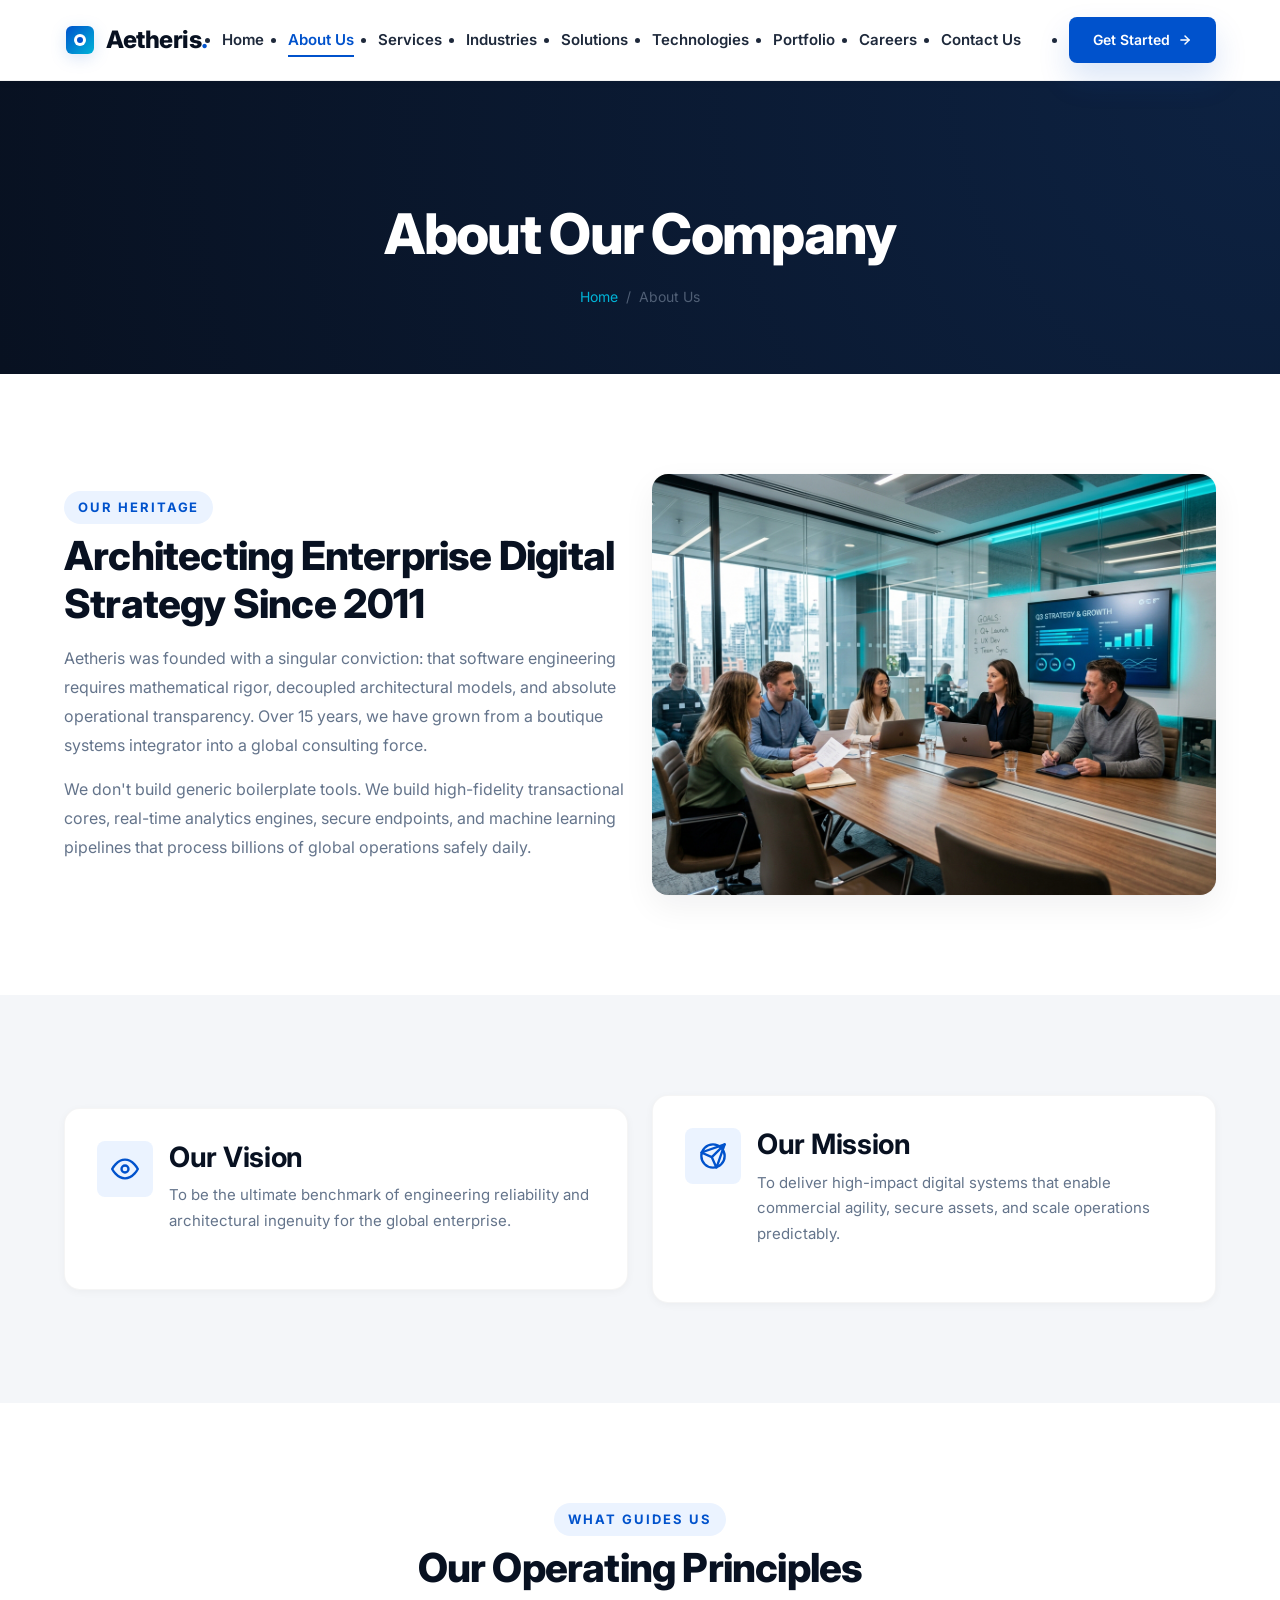
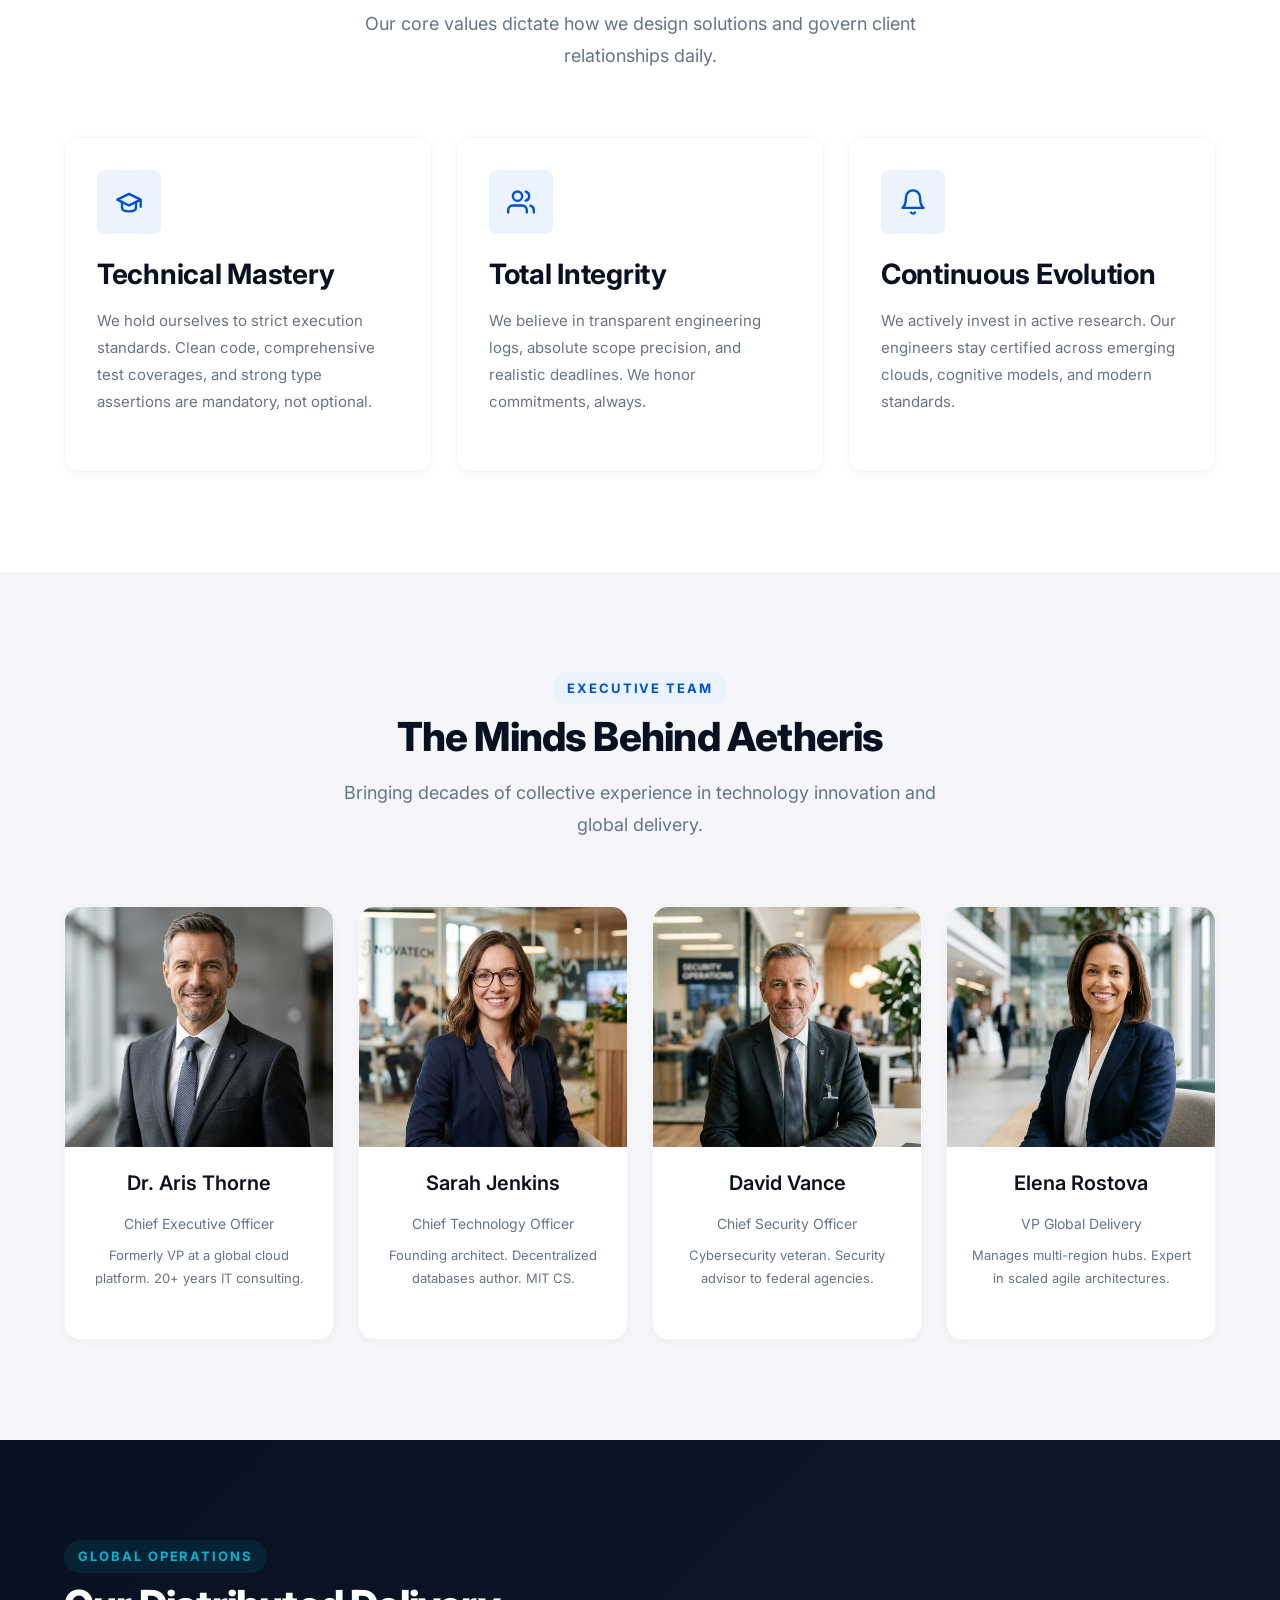
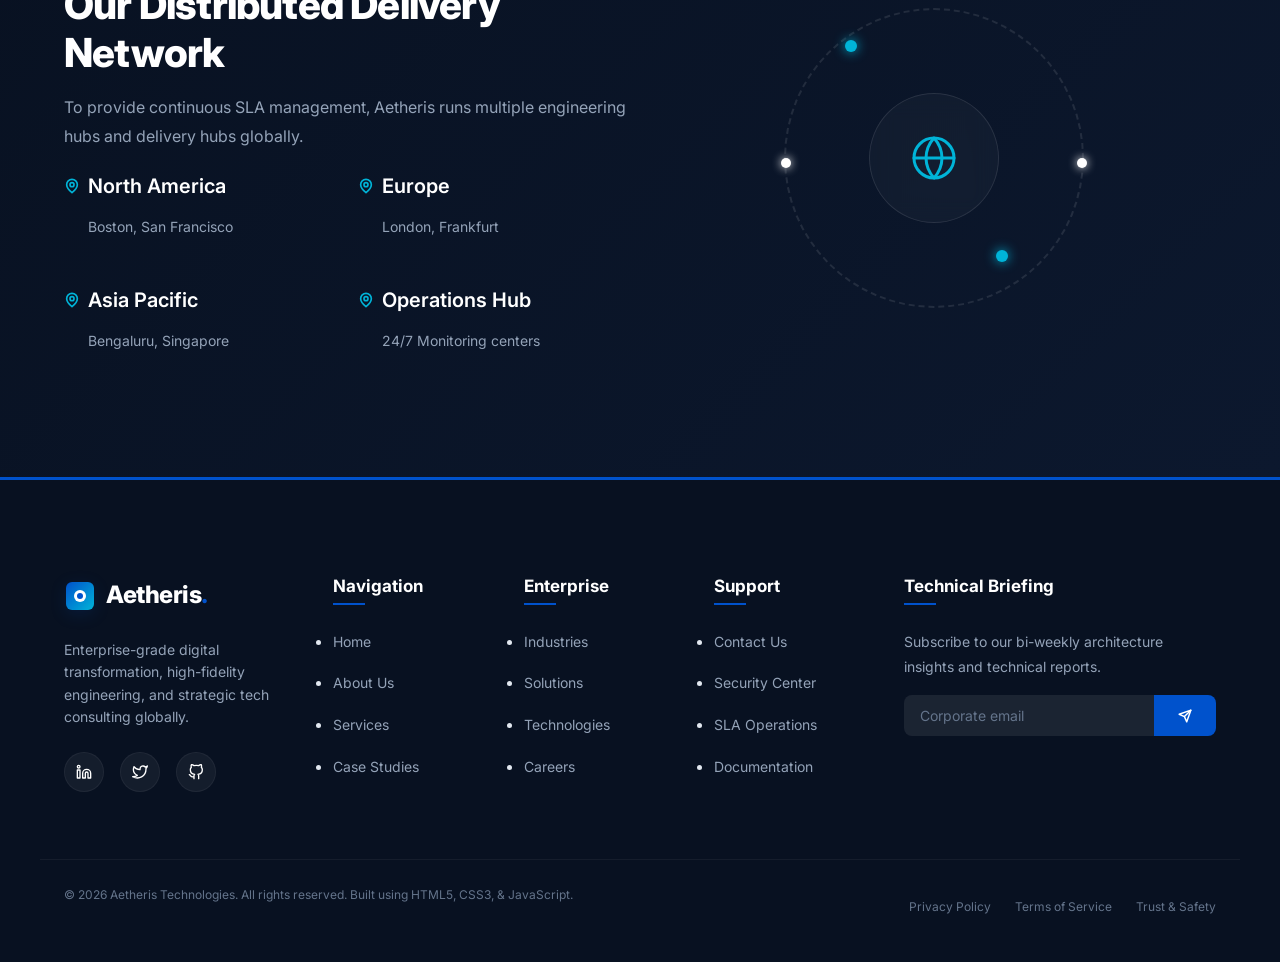
==== commit c6f66c6a: "images added" ====
--- a/about.html
+++ b/about.html
@@ -84,24 +84,37 @@
                 <p class="text-muted spacer-sm">We don't build generic boilerplate tools. We build high-fidelity transactional cores, real-time analytics engines, secure endpoints, and machine learning pipelines that process billions of global operations safely daily.</p>
             </div>
             
-            <div class="card glass hover-glow" style="background-color: var(--accent-light); border: 1px solid var(--border-color);">
-                <div style="display: flex; gap: var(--space-2); margin-bottom: var(--space-3);">
-                    <div class="flex-center" style="width: 48px; height: 48px; border-radius: var(--border-radius-md); background-color: var(--primary-blue); color: var(--white); flex-shrink: 0;">
-                        <svg style="width: 24px; height: 24px;" viewBox="0 0 24 24" fill="none" stroke="currentColor" stroke-width="2" stroke-linecap="round" stroke-linejoin="round"><path d="M1 12s4-8 11-8 11 8 11 8-4 8-11 8-11-8-11-8z"></path><circle cx="12" cy="12" r="3"></circle></svg>
-                    </div>
-                    <div>
-                        <h3>Our Vision</h3>
-                        <p class="text-muted" style="font-size: 0.9375rem; margin-top: 4px;">To be the ultimate benchmark of engineering reliability and architectural ingenuity for the global enterprise.</p>
-                    </div>
-                </div>
-                
-                <div style="display: flex; gap: var(--space-2);">
-                    <div class="flex-center" style="width: 48px; height: 48px; border-radius: var(--border-radius-md); background-color: var(--primary-blue); color: var(--white); flex-shrink: 0;">
-                        <svg style="width: 24px; height: 24px;" viewBox="0 0 24 24" fill="none" stroke="currentColor" stroke-width="2" stroke-linecap="round" stroke-linejoin="round"><circle cx="12" cy="12" r="10"></circle><line x1="22" y1="2" x2="11" y2="13"></line><polygon points="22 2 15 22 11 13 2 9 22 2"></polygon></svg>
-                    </div>
-                    <div>
-                        <h3>Our Mission</h3>
-                        <p class="text-muted" style="font-size: 0.9375rem; margin-top: 4px;">To deliver high-impact digital systems that enable commercial agility, secure assets, and scale operations predictably.</p>
+            <div class="flex-center" style="position: relative;">
+                <img src="images/about-heritage.jpg" alt="Aetheris Technologies collaborative corporate heritage workspace" width="600" height="450" style="width: 100%; height: auto; border-radius: var(--border-radius-lg); box-shadow: var(--shadow-md); object-fit: cover; display: block;" loading="lazy">
+            </div>
+        </div>
+    </section>
+
+    <!-- ========================================================================
+       3.5 VISION & MISSION DEDICATED SECTION
+       ======================================================================== -->
+    <section class="section section-bg-light reveal-on-scroll" id="about-vision-mission">
+        <div class="container grid grid-2">
+            <div class="card hover-glow">
+                <div style="display: flex; gap: var(--space-2); align-items: start;">
+                    <div class="flex-center" style="width: 56px; height: 56px; border-radius: var(--border-radius-md); background-color: var(--accent-blue-light); color: var(--primary-blue); flex-shrink: 0;">
+                        <svg style="width: 28px; height: 28px;" viewBox="0 0 24 24" fill="none" stroke="currentColor" stroke-width="2" stroke-linecap="round" stroke-linejoin="round"><path d="M1 12s4-8 11-8 11 8 11 8-4 8-11 8-11-8-11-8z"></path><circle cx="12" cy="12" r="3"></circle></svg>
+                    </div>
+                    <div>
+                        <h3 style="margin-bottom: var(--space-1);">Our Vision</h3>
+                        <p class="text-muted" style="font-size: 0.9375rem; line-height: 1.7;">To be the ultimate benchmark of engineering reliability and architectural ingenuity for the global enterprise.</p>
+                    </div>
+                </div>
+            </div>
+            
+            <div class="card hover-glow">
+                <div style="display: flex; gap: var(--space-2); align-items: start;">
+                    <div class="flex-center" style="width: 56px; height: 56px; border-radius: var(--border-radius-md); background-color: var(--accent-blue-light); color: var(--primary-blue); flex-shrink: 0;">
+                        <svg style="width: 28px; height: 28px;" viewBox="0 0 24 24" fill="none" stroke="currentColor" stroke-width="2" stroke-linecap="round" stroke-linejoin="round"><circle cx="12" cy="12" r="10"></circle><line x1="22" y1="2" x2="11" y2="13"></line><polygon points="22 2 15 22 11 13 2 9 22 2"></polygon></svg>
+                    </div>
+                    <div>
+                        <h3 style="margin-bottom: var(--space-1);">Our Mission</h3>
+                        <p class="text-muted" style="font-size: 0.9375rem; line-height: 1.7;">To deliver high-impact digital systems that enable commercial agility, secure assets, and scale operations predictably.</p>
                     </div>
                 </div>
             </div>
@@ -111,7 +124,7 @@
     <!-- ========================================================================
        4. CORE VALUES
        ======================================================================== -->
-    <section class="section section-bg-light reveal-on-scroll" id="about-values">
+    <section class="section reveal-on-scroll" id="about-values">
         <div class="container">
             <div class="section-header">
                 <span class="section-subtitle">What Guides Us</span>
@@ -148,7 +161,7 @@
     <!-- ========================================================================
        5. EXECUTIVE LEADERSHIP
        ======================================================================== -->
-    <section class="section reveal-on-scroll" id="about-leadership">
+    <section class="section section-bg-light reveal-on-scroll" id="about-leadership">
         <div class="container">
             <div class="section-header">
                 <span class="section-subtitle">Executive Team</span>
@@ -158,9 +171,7 @@
             
             <div class="grid grid-4">
                 <div class="card text-center hover-glow" style="padding: 0; overflow: hidden;">
-                    <div style="height: 240px; background: linear-gradient(135deg, var(--primary-deep) 0%, var(--primary-blue) 100%); color: var(--white); font-size: 4rem; font-weight: 800; opacity: 0.9;" class="flex-center">
-                        AT
-                    </div>
+                    <img src="images/leader-aris.jpg" alt="Dr. Aris Thorne, Chief Executive Officer" width="240" height="240" style="width: 100%; height: 240px; object-fit: cover; display: block;" loading="lazy">
                     <div style="padding: var(--space-3);">
                         <h4>Dr. Aris Thorne</h4>
                         <p class="text-muted" style="font-size: 0.875rem; margin-bottom: var(--space-1);">Chief Executive Officer</p>
@@ -169,9 +180,7 @@
                 </div>
                 
                 <div class="card text-center hover-glow" style="padding: 0; overflow: hidden;">
-                    <div style="height: 240px; background: linear-gradient(135deg, var(--primary-deep) 0%, var(--primary-blue) 100%); color: var(--white); font-size: 4rem; font-weight: 800; opacity: 0.9;" class="flex-center">
-                        SJ
-                    </div>
+                    <img src="images/leader-sarah.jpg" alt="Sarah Jenkins, Chief Technology Officer" width="240" height="240" style="width: 100%; height: 240px; object-fit: cover; display: block;" loading="lazy">
                     <div style="padding: var(--space-3);">
                         <h4>Sarah Jenkins</h4>
                         <p class="text-muted" style="font-size: 0.875rem; margin-bottom: var(--space-1);">Chief Technology Officer</p>
@@ -180,9 +189,7 @@
                 </div>
 
                 <div class="card text-center hover-glow" style="padding: 0; overflow: hidden;">
-                    <div style="height: 240px; background: linear-gradient(135deg, var(--primary-deep) 0%, var(--primary-blue) 100%); color: var(--white); font-size: 4rem; font-weight: 800; opacity: 0.9;" class="flex-center">
-                        DV
-                    </div>
+                    <img src="images/leader-david.jpg" alt="David Vance, Chief Security Officer" width="240" height="240" style="width: 100%; height: 240px; object-fit: cover; display: block;" loading="lazy">
                     <div style="padding: var(--space-3);">
                         <h4>David Vance</h4>
                         <p class="text-muted" style="font-size: 0.875rem; margin-bottom: var(--space-1);">Chief Security Officer</p>
@@ -191,9 +198,7 @@
                 </div>
 
                 <div class="card text-center hover-glow" style="padding: 0; overflow: hidden;">
-                    <div style="height: 240px; background: linear-gradient(135deg, var(--primary-deep) 0%, var(--primary-blue) 100%); color: var(--white); font-size: 4rem; font-weight: 800; opacity: 0.9;" class="flex-center">
-                        ER
-                    </div>
+                    <img src="images/leader-elena.jpg" alt="Elena Rostova, VP Global Delivery" width="240" height="240" style="width: 100%; height: 240px; object-fit: cover; display: block;" loading="lazy">
                     <div style="padding: var(--space-3);">
                         <h4>Elena Rostova</h4>
                         <p class="text-muted" style="font-size: 0.875rem; margin-bottom: var(--space-1);">VP Global Delivery</p>
--- a/css/style.css
+++ b/css/style.css
@@ -37,7 +37,7 @@
     --space-16: 128px;
     
     /* Typography */
-    --font-heading: 'Plus Jakarta Sans', sans-serif;
+    --font-heading: 'Inter', sans-serif;
     --font-body: 'Inter', sans-serif;
     
     /* Borders & Elevations */
@@ -89,6 +89,18 @@
     color: var(--primary-deep);
     font-weight: 700;
     line-height: 1.2;
+    margin-bottom: var(--space-2);
+}
+
+p {
+    line-height: 1.8;
+    max-width: 600px;
+    margin-bottom: var(--space-3);
+}
+
+.text-center p, .section-header p {
+    margin-left: auto;
+    margin-right: auto;
 }
 
 h1 { font-size: 3.5rem; font-weight: 800; letter-spacing: -0.03em; }
@@ -117,7 +129,7 @@
 }
 
 .section {
-    padding: var(--space-12) 0;
+    padding: 100px 0;
     position: relative;
 }
 
@@ -183,7 +195,10 @@
     gap: var(--space-3);
 }
 
-.grid-2 { grid-template-columns: repeat(2, 1fr); }
+.grid-2 { 
+    grid-template-columns: repeat(2, 1fr); 
+    align-items: center;
+}
 .grid-3 { grid-template-columns: repeat(3, 1fr); }
 .grid-4 { grid-template-columns: repeat(4, 1fr); }
 
@@ -193,11 +208,32 @@
     justify-content: center;
 }
 
-.spacer-xs { height: var(--space-1); }
-.spacer-sm { height: var(--space-2); }
-.spacer-md { height: var(--space-3); }
-.spacer-lg { height: var(--space-6); }
-.spacer-xl { height: var(--space-8); }
+/* Spacer Utilities - use margin-bottom for text elements to prevent overlapping */
+.spacer-xs { margin-bottom: var(--space-1); }
+.spacer-sm { margin-bottom: var(--space-2); }
+.spacer-md { margin-bottom: var(--space-3); }
+.spacer-lg { margin-bottom: var(--space-6); }
+.spacer-xl { margin-bottom: var(--space-8); }
+
+/* Keep height for empty spacer divs to preserve vertical gaps */
+div:empty.spacer-xs, div:empty.spacer-sm, div:empty.spacer-md, div:empty.spacer-lg, div:empty.spacer-xl {
+    margin-bottom: 0;
+    display: block;
+    width: 100%;
+}
+div:empty.spacer-xs { height: var(--space-1); }
+div:empty.spacer-sm { height: var(--space-2); }
+div:empty.spacer-md { height: var(--space-3); }
+div:empty.spacer-lg { height: var(--space-6); }
+div:empty.spacer-xl { height: var(--space-8); }
+
+/* Ensure buttons always appear below paragraphs with at least 32px spacing */
+p + .btn, 
+p + .hero-buttons, 
+p + a.btn, 
+p + button.btn {
+    margin-top: var(--space-4) !important;
+}
 
 .text-center { text-align: center; }
 .text-muted { color: var(--text-muted); }
@@ -208,14 +244,22 @@
    ======================================================================== */
 .reveal-on-scroll {
     opacity: 0;
-    transform: translateY(32px);
-    transition: opacity var(--transition-slow), transform var(--transition-slow);
+    transform: translateY(20px);
+    transition: opacity 0.8s cubic-bezier(0.16, 1, 0.3, 1), transform 0.8s cubic-bezier(0.16, 1, 0.3, 1);
     will-change: opacity, transform;
 }
 
 .reveal-active {
     opacity: 1;
     transform: translateY(0);
+}
+
+@media (prefers-reduced-motion: reduce) {
+    .reveal-on-scroll {
+        opacity: 1 !important;
+        transform: none !important;
+        transition: none !important;
+    }
 }
 
 /* ========================================================================
@@ -346,12 +390,40 @@
     padding: 14px 32px;
     border-radius: var(--border-radius-md);
     cursor: pointer;
-    transition: var(--transition-smooth);
+    transition: all 0.3s cubic-bezier(0.16, 1, 0.3, 1);
     border: 2px solid transparent;
     text-align: center;
     white-space: nowrap;
     position: relative;
     overflow: hidden;
+    z-index: 1;
+}
+
+.btn::after {
+    content: '';
+    position: absolute;
+    top: 0;
+    left: -75%;
+    width: 50%;
+    height: 100%;
+    background: linear-gradient(
+        to right,
+        rgba(255, 255, 255, 0) 0%,
+        rgba(255, 255, 255, 0.4) 50%,
+        rgba(255, 255, 255, 0) 100%
+    );
+    transform: skewX(-25deg);
+    transition: none;
+    z-index: 2;
+}
+
+.btn:hover::after {
+    left: 125%;
+    transition: left 0.75s ease-in-out;
+}
+
+.btn:active {
+    transform: translateY(0) scale(0.98);
 }
 
 .btn-primary {
@@ -412,7 +484,7 @@
     width: 14px;
     height: 14px;
     margin-left: 8px;
-    transition: transform var(--transition-fast);
+    transition: transform 0.2s cubic-bezier(0.16, 1, 0.3, 1);
 }
 
 .btn:hover .btn-svg {
